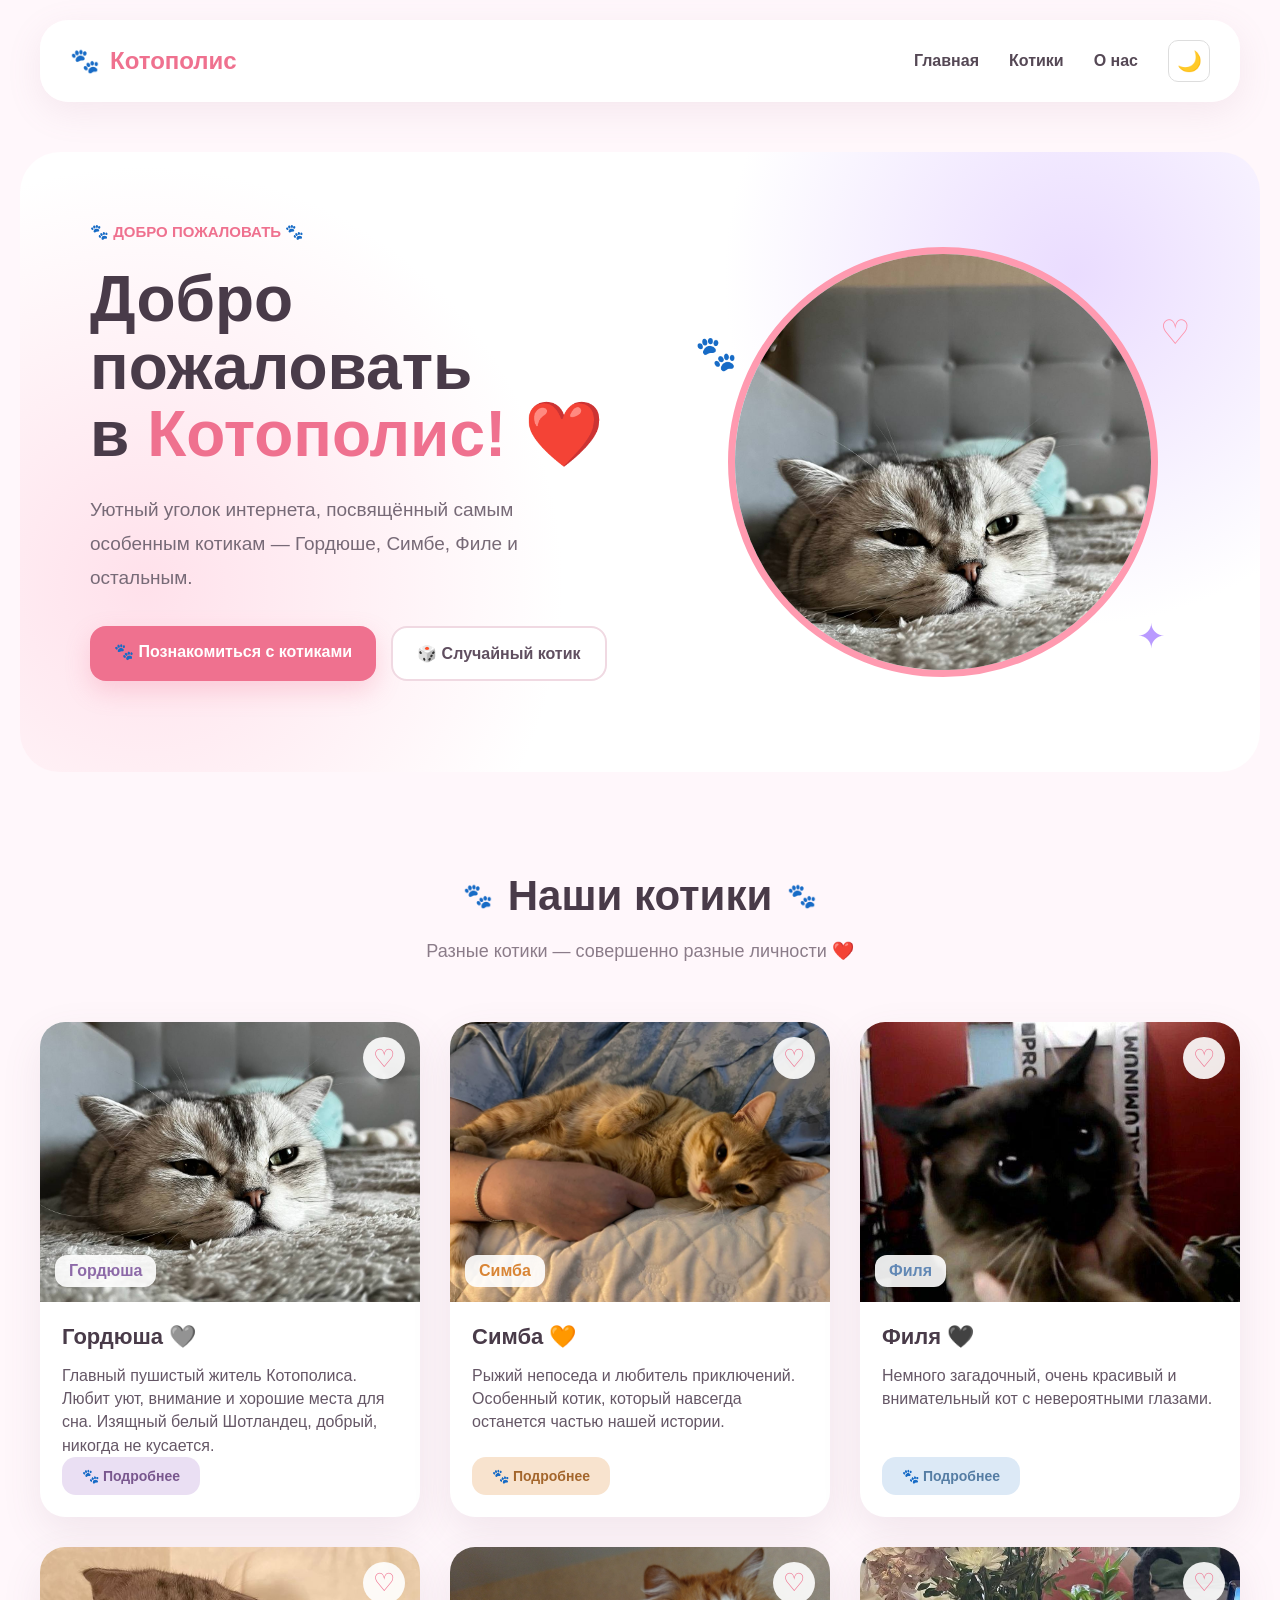
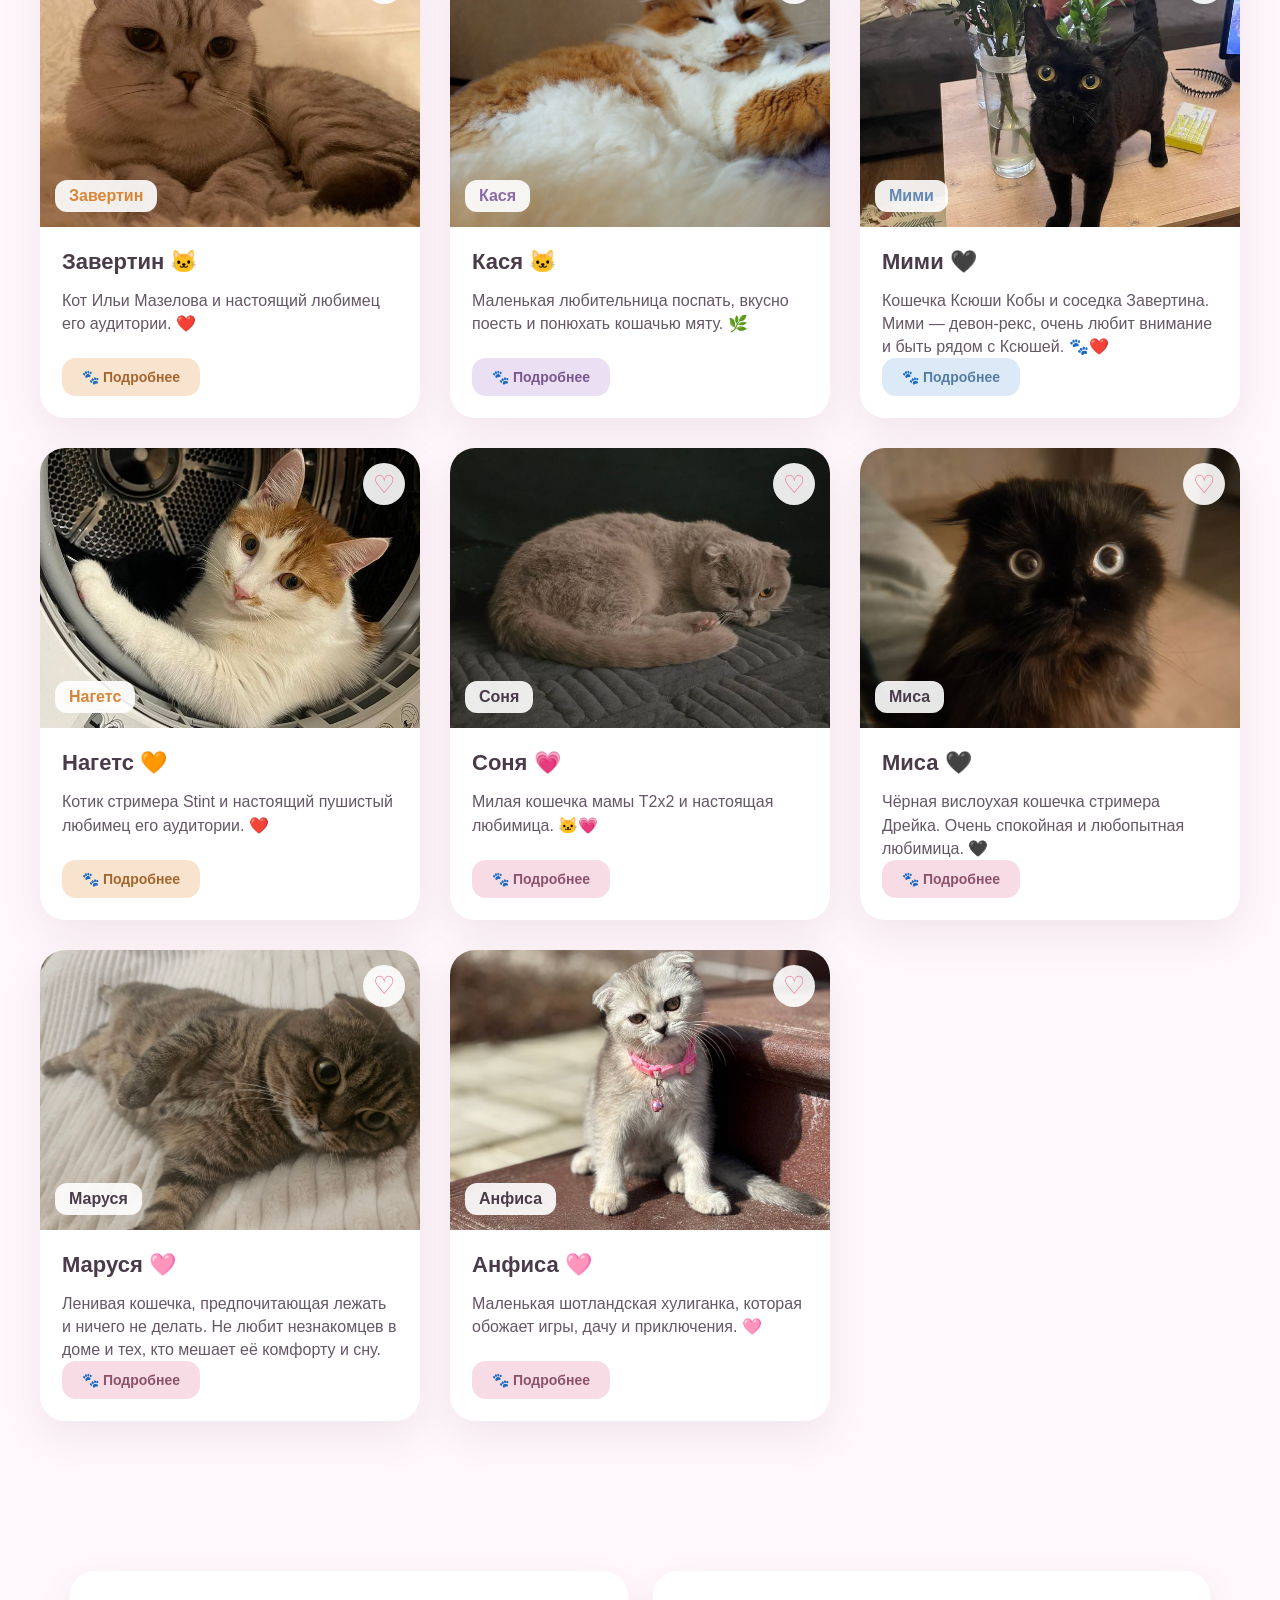
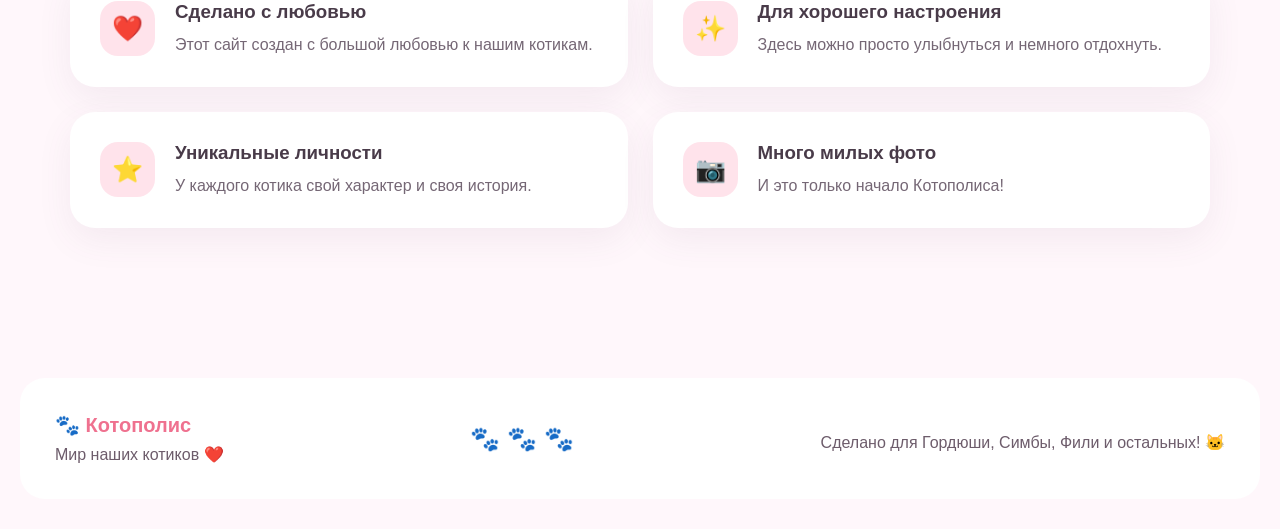
==== index.html @ d7a0c766 "Update index.html" ====
<!DOCTYPE html>
<html lang="ru">

<head>
    <meta charset="UTF-8">
    <meta name="viewport" content="width=device-width, initial-scale=1.0">

    <title>Котополис 🐾</title>

    <link rel="stylesheet" href="style.css">
</head>

<body>

<header class="navbar">

    <div class="logo" id="secretLogo">
        🐾 <span>Котополис</span>
    </div>

    <nav>
        <a href="#home">Главная</a>
        <a href="#cats">Котики</a>
        <a href="#about">О нас</a>

        <button id="themeToggle" class="theme-button">🌙</button>
    </nav>

</header>


<main>

<section class="hero" id="home">

    <div class="hero-text">

        <span class="little-title">
            🐾 ДОБРО ПОЖАЛОВАТЬ 🐾
        </span>

        <h1>
            Добро пожаловать<br>
            в <span>Котополис!</span> ❤️
        </h1>

        <p>
            Уютный уголок интернета, посвящённый
            самым особенным котикам —
            Гордюше, Симбе, Филе и остальным.
        </p>

        <div class="buttons">

            <a href="#cats" class="main-button">
                🐾 Познакомиться с котиками
            </a>

            <button id="randomCat" class="second-button">
                🎲 Случайный котик
            </button>

        </div>

        <p id="result"></p>

    </div>


    <div class="hero-decoration">

        <div class="paw paw1">🐾</div>
        <div class="paw paw2">♡</div>
        <div class="paw paw3">✦</div>

        <div class="hero-cats">

            <img src="gordyusha.jpg" alt="Гордюша">
            <img src="simba.jpg" alt="Симба">
            <img src="filia.jpg" alt="Филя">

        </div>

    </div>

</section>


<section class="cats-section" id="cats">

    <div class="section-title">
        <span>🐾</span>
        <h2>Наши котики</h2>
        <span>🐾</span>
    </div>

    <p class="section-subtitle">
        Разные котики — совершенно разные личности ❤️
    </p>


    <div class="cats">


        <article class="cat-card">

            <div class="photo-container">

                <img src="gordyusha.jpg" alt="Гордюша">

                <span class="name-tag purple">
                    Гордюша
                </span>

                <button class="heart">♡</button>

            </div>

            <div class="card-content">

                <h3>Гордюша 🩶</h3>

                <p>
                    Главный пушистый житель Котополиса.
                    Любит уют, внимание и хорошие места
                    для сна. Изящный белый Шотландец, добрый, никогда не кусается.
                </p>

                <button class="details-button purple-button">
                    🐾 Подробнее
                </button>

            </div>

        </article>


        <article class="cat-card">

            <div class="photo-container">

                <img src="simba.jpg" alt="Симба">

                <span class="name-tag orange">
                    Симба
                </span>

                <button class="heart">♡</button>

            </div>

            <div class="card-content">

                <h3>Симба 🧡</h3>

                <p>
                    Рыжий непоседа и любитель приключений.
                    Особенный котик, который навсегда
                    останется частью нашей истории.
                </p>

                <button class="details-button orange-button">
                    🐾 Подробнее
                </button>

            </div>

        </article>


        <article class="cat-card">

            <div class="photo-container">

                <img src="filia.jpg" alt="Филя">

                <span class="name-tag blue">
                    Филя
                </span>

                <button class="heart">♡</button>

            </div>

            <div class="card-content">

                <h3>Филя 🖤</h3>

                <p>
                    Немного загадочный, очень красивый
                    и внимательный кот с невероятными
                    глазами.
                </p>

                <button class="details-button blue-button">
                    🐾 Подробнее
                </button>

            </div>

        </article>
        
    <article class="cat-card">

    <div class="photo-container">

        <img src="zavertin.jpg" alt="Завертин">

        <span class="name-tag orange">
            Завертин
        </span>

        <button class="heart">♡</button>

    </div>

    <div class="card-content">

        <h3>Завертин 🐱</h3>

        <p>
            Кот Ильи Мазелова и настоящий любимец его аудитории. ❤️
        </p>

        <button class="details-button orange-button">
            🐾 Подробнее
        </button>

    </div>

</article>
        
<article class="cat-card">

    <div class="photo-container">

        <img src="kasya.jpg" alt="Кася">

        <span class="name-tag purple">
            Кася
        </span>

        <button class="heart">♡</button>

    </div>

    <div class="card-content">

        <h3>Кася 🐱</h3>

        <p>
            Маленькая любительница поспать, вкусно поесть
            и понюхать кошачью мяту. 🌿
        </p>

        <button class="details-button purple-button">
            🐾 Подробнее
        </button>

    </div>

</article>

        <article class="cat-card">

    <div class="photo-container">

        <img src="mimi.jpg" alt="Мими">

        <span class="name-tag blue">
            Мими
        </span>

        <button class="heart">♡</button>

    </div>

    <div class="card-content">

        <h3>Мими 🖤</h3>

        <p>
            Кошечка Ксюши Кобы и соседка Завертина.
            Мими — девон-рекс, очень любит внимание
            и быть рядом с Ксюшей. 🐾❤️
        </p>

        <button class="details-button blue-button">
            🐾 Подробнее
        </button>

    </div>

</article>
        
        <article class="cat-card">

    <div class="photo-container">

        <img src="nagets.jpg" alt="Нагетс">

        <span class="name-tag orange">
            Нагетс
        </span>

        <button class="heart">♡</button>

    </div>

    <div class="card-content">

        <h3>Нагетс 🧡</h3>

        <p>
            Котик стримера Stint и настоящий
            пушистый любимец его аудитории. ❤️
        </p>

        <button class="details-button orange-button">
            🐾 Подробнее
        </button>

    </div>

</article>
        
       <article class="cat-card">

    <div class="photo-container">

        <img src="sonya.jpg" alt="Соня">

        <span class="name-tag pink">
            Соня
        </span>

        <button class="heart">♡</button>

    </div>

    <div class="card-content">

        <h3>Соня 💗</h3>

        <p>
            Милая кошечка мамы T2x2 и настоящая любимица. 🐱💗
        </p>

        <button class="details-button">
            🐾 Подробнее
        </button>

    </div>

</article>
        
        <article class="cat-card">

    <div class="photo-container">

        <img src="misa.jpg" alt="Миса">

        <span class="name-tag black">
            Миса
        </span>

        <button class="heart">♡</button>

    </div>

    <div class="card-content">

        <h3>Миса 🖤</h3>

        <p>
            Чёрная вислоухая кошечка стримера Дрейка.
            Очень спокойная и любопытная любимица. 🖤
        </p>

        <button class="details-button">
            🐾 Подробнее
        </button>

    </div>

</article>
        
        <article class="cat-card">

    <div class="photo-container">

        <img src="marusya.jpg" alt="Маруся">

        <span class="name-tag pink">
            Маруся
        </span>

        <button class="heart">♡</button>

    </div>

    <div class="card-content">

        <h3>Маруся 🩷</h3>

        <p>
            Ленивая кошечка, предпочитающая лежать и ничего не делать.
            Не любит незнакомцев в доме и тех, кто мешает её комфорту и сну.
        </p>

        <button class="details-button">
            🐾 Подробнее
        </button>

    </div>

</article>
        
        <article class="cat-card">

    <div class="photo-container">

        <img src="anfisa.jpg" alt="Анфиса">

        <span class="name-tag pink">
            Анфиса
        </span>

        <button class="heart">♡</button>

    </div>

    <div class="card-content">

        <h3>Анфиса 🩷</h3>

        <p>
            Маленькая шотландская хулиганка, которая
            обожает игры, дачу и приключения. 🩷
        </p>

        <button class="details-button">
            🐾 Подробнее
        </button>

    </div>

</article>
        
    </div>

</section>


<section class="features" id="about">


    <div class="feature">

        <div class="feature-icon">
            ❤️
        </div>

        <div>

            <h3>Сделано с любовью</h3>

            <p>
                Этот сайт создан с большой любовью
                к нашим котикам.
            </p>

        </div>

    </div>


    <div class="feature">

        <div class="feature-icon">
            ✨
        </div>

        <div>

            <h3>Для хорошего настроения</h3>

            <p>
                Здесь можно просто улыбнуться
                и немного отдохнуть.
            </p>

        </div>

    </div>


    <div class="feature">

        <div class="feature-icon">
            ⭐
        </div>

        <div>

            <h3>Уникальные личности</h3>

            <p>
                У каждого котика свой характер
                и своя история.
            </p>

        </div>

    </div>


    <div class="feature">

        <div class="feature-icon">
            📷
        </div>

        <div>

            <h3>Много милых фото</h3>

            <p>
                И это только начало Котополиса!
            </p>

        </div>

    </div>


</section>

</main>


<footer>

    <div>

        <b>🐾 Котополис</b>

        <p>
            Мир наших котиков ❤️
        </p>

    </div>


    <div class="footer-paws">
        🐾 🐾 🐾
    </div>


    <div>

        <p>
            Сделано для Гордюши, Симбы, Фили и остальных! 🐱
        </p>

    </div>

</footer>


<div id="catModal" class="modal">

    <div class="modal-content">

        <button id="closeModal" class="close-modal">
            ×
        </button>

        <img id="modalImage" src="" alt="Котик">

        <div class="modal-text">

            <h2 id="modalName"></h2>

            <p id="modalDescription"></p>

        </div>

    </div>

</div>

<script src="script.js" defer></script>

<!-- 🐾 СЕКРЕТНАЯ ПАСХАЛКА -->
<div id="easterEgg" class="easter-egg">
    <div class="easter-egg-window">

        <button id="closeEasterEgg" class="easter-egg-close">×</button>

        <div class="easter-egg-title">
            ✨ Секретная пасхалка ✨
        </div>

        <p>
            Ты нашёл(ла) тайную пасхалку! 🐾
        </p>

        <p>
            Вот тебе особый подарок от Котополиса:
        </p>

        <img src="easter-egg.jpg" alt="Секретная пасхалка">

        <div class="easter-egg-text">
            💜 Слава КПСС одобряет твой вкус!
        </div>

        <div class="easter-egg-small">
            Спасибо, что ты с нами 🐱
        </div>

    </div>
</div>

</body>
</html>
---- style.css ----
/* ========================================
   🐾 КОТОПОЛИС — ОСНОВНЫЕ СТИЛИ
======================================== */

* {
    box-sizing: border-box;
}

html {
    scroll-behavior: smooth;
}

body {
    margin: 0;
    font-family: Arial, sans-serif;
    background: #fff7fb;
    color: #493b49;
    transition: background 0.3s ease, color 0.3s ease;
}

/* ========================================
   🌸 НАВИГАЦИЯ
======================================== */

.navbar {
    position: sticky;
    top: 20px;
    z-index: 100;
    
    width: calc(100% - 80px);
    max-width: 1240px;
    margin: 20px auto;
    padding: 20px 30px;

    display: flex;
    align-items: center;
    justify-content: space-between;

    background: rgba(255, 255, 255, 0.92);
    border-radius: 28px;
    box-shadow: 0 10px 35px rgba(170, 120, 150, 0.12);

    backdrop-filter: blur(15px);
}

.logo {
    display: flex;
    align-items: center;
    gap: 10px;

    font-size: 24px;
    font-weight: 800;
    color: #ef718f;

    cursor: pointer;
}

.navbar nav {
    display: flex;
    align-items: center;
    gap: 30px;
}

.navbar nav a {
    color: #554855;
    text-decoration: none;
    font-weight: 700;
    transition: color 0.2s ease;
}

.navbar nav a:hover {
    color: #ef718f;
}

.theme-button {
    width: 42px;
    height: 42px;

    border: 1px solid #ddd;
    border-radius: 10px;
    background: white;

    cursor: pointer;
    font-size: 20px;
}

/* ========================================
   🏠 ГЛАВНАЯ
======================================== */

.hero {
    max-width: 1240px;
    min-height: 620px;

    margin: 50px auto;
    padding: 70px;

    display: flex;
    align-items: center;
    justify-content: space-between;

    background:
        radial-gradient(circle at 85% 20%, #eadcff 0, transparent 30%),
        radial-gradient(circle at 10% 70%, #ffe1eb 0, transparent 35%),
        white;

    border-radius: 40px;
}

.hero-text {
    width: 48%;
}

.little-title {
    color: #ef718f;
    font-size: 15px;
    font-weight: 800;
}

.hero h1 {
    margin: 25px 0;
    font-size: 64px;
    line-height: 1.05;
    color: #493b49;
}

.hero h1 span {
    color: #ef718f;
}

.hero-text > p {
    max-width: 560px;

    font-size: 19px;
    line-height: 1.8;
    color: #776a77;
}

.buttons {
    display: flex;
    flex-wrap: wrap;
    gap: 15px;
    margin-top: 30px;
}

.main-button,
.second-button {
    padding: 16px 24px;

    border-radius: 16px;

    font-size: 16px;
    font-weight: 700;

    cursor: pointer;
    text-decoration: none;

    transition: transform 0.2s ease, box-shadow 0.2s ease;
}

.main-button {
    background: #ef718f;
    color: white;
    border: none;
    box-shadow: 0 10px 25px rgba(239, 113, 143, 0.25);
}

.second-button {
    background: white;
    color: #604f60;
    border: 2px solid #f0d9e2;
}

.main-button:hover,
.second-button:hover {
    transform: translateY(-3px);
}

#result {
    margin-top: 20px;
    font-weight: 700;
    color: #ef718f;
}

/* ========================================
   🐱 КОТИКИ НА ГЛАВНОЙ
======================================== */

.hero-decoration {
    position: relative;
    width: 45%;
}

.hero-cats {
    width: 430px;
    height: 430px;

    margin: auto;

    display: grid;
    grid-template-columns: 1fr 1fr;
    grid-template-rows: 1fr 1fr;

    overflow: hidden;

    border: 7px solid #ff9ab0;
    border-radius: 50%;

    background: white;
}

.hero-cats img {
    width: 100%;
    height: 100%;
    object-fit: cover;
}

.hero-cats img:first-child {
    grid-column: 1 / 3;
}

.paw {
    position: absolute;
    z-index: 2;
    font-size: 34px;
}

.paw1 {
    left: 0;
    top: 20%;
}

.paw2 {
    right: 0;
    top: 15%;
    color: #ff8fa8;
}

.paw3 {
    right: 5%;
    bottom: 5%;
    color: #b99aff;
}

/* ========================================
   🐾 СЕКЦИЯ КОТИКОВ
======================================== */

.cats-section {
    max-width: 1240px;
    margin: 100px auto;
    padding: 0 20px;
}

.section-title {
    display: flex;
    align-items: center;
    justify-content: center;
    gap: 15px;
}

.section-title h2 {
    margin: 0;

    font-size: 42px;
    color: #493b49;
}

.section-title span {
    font-size: 24px;
}

.section-subtitle {
    text-align: center;
    color: #8b7c89;
    font-size: 18px;
    margin: 20px 0 60px;
}

/* ========================================
   🐱 СЕТКА КАРТОЧЕК
======================================== */

.cats {
    display: grid;
    grid-template-columns: repeat(3, 1fr);
    gap: 30px;
    align-items: stretch;
}

.cat-card {
    display: flex;
    flex-direction: column;

    overflow: hidden;

    background: white;
    border-radius: 25px;

    box-shadow: 0 15px 40px rgba(120, 80, 110, 0.10);

    transition: transform 0.25s ease, box-shadow 0.25s ease;
}

.cat-card:hover {
    transform: translateY(-7px);
    box-shadow: 0 20px 45px rgba(120, 80, 110, 0.16);
}

/* ========================================
   🖼️ ФОТО
======================================== */

.photo-container,
.cat-card > img {
    width: 100%;
    height: 280px;
    flex-shrink: 0;

    object-fit: cover;
}

.photo-container {
    position: relative;
}

.photo-container img {
    width: 100%;
    height: 100%;
    object-fit: cover;
    display: block;
}

.cat-card > img {
    display: block;
}

/* ========================================
   🏷️ ИМЕНА
======================================== */

.name-tag {
    position: absolute;
    left: 15px;
    bottom: 15px;

    padding: 7px 14px;

    border-radius: 12px;

    background: rgba(255, 255, 255, 0.9);

    font-weight: 800;
}

.purple {
    color: #8d6aa8;
}

.orange {
    color: #d98535;
}

.blue {
    color: #6288b5;
}

/* ========================================
   ❤️ СЕРДЕЧКО
======================================== */

.heart {
    position: absolute;
    right: 15px;
    top: 15px;

    width: 42px;
    height: 42px;

    border: none;
    border-radius: 50%;

    background: rgba(255, 255, 255, 0.9);

    color: #ef718f;
    font-size: 25px;

    cursor: pointer;
}

.heart.liked {
    color: #ef4e72;
}

/* ========================================
   📝 СОДЕРЖИМОЕ КАРТОЧКИ
======================================== */

.card-content,
.cat-card-content {
    display: flex;
    flex-direction: column;

    flex: 1;

    padding: 22px;
}

.card-content h3,
.cat-card-content h3 {
    margin: 0 0 14px;

    font-size: 22px;
    color: #493b49;
}

.card-content p,
.cat-card-content p {
    margin: 0;

    color: #655766;
    font-size: 16px;
    line-height: 1.45;
}

/* ========================================
   🌸 КНОПКИ «ПОДРОБНЕЕ»
======================================== */

.details-button {
    display: inline-flex;
    align-items: center;
    justify-content: center;

    width: fit-content;

    margin-top: auto;
    padding: 11px 20px;

    border: none;
    border-radius: 14px;

    background: #f7dce6;
    color: #8c5269;

    font-size: 14px;
    font-weight: 800;

    cursor: pointer;

    transition: transform 0.2s ease, background 0.2s ease;
}

.details-button:hover {
    transform: translateY(-2px);
    background: #f2cbd9;
}

.purple-button {
    background: #eadff3;
    color: #79578e;
}

.orange-button {
    background: #f8e3ce;
    color: #a4662c;
}

.blue-button {
    background: #dce9f6;
    color: #557da4;
}

/* ========================================
   ❤️ БЛОК FEATURES
======================================== */

.features {
    max-width: 1240px;

    margin: 100px auto;
    padding: 50px;

    display: grid;
    grid-template-columns: repeat(2, 1fr);
    gap: 25px;
}

.feature {
    display: flex;
    align-items: flex-start;
    gap: 20px;

    padding: 30px;

    background: white;
    border-radius: 25px;

    box-shadow: 0 12px 35px rgba(120, 80, 110, 0.08);
}

.feature-icon {
    width: 55px;
    height: 55px;

    flex-shrink: 0;

    display: flex;
    align-items: center;
    justify-content: center;

    border-radius: 18px;

    background: #ffe3eb;

    font-size: 25px;
}

.feature h3 {
    margin: 0 0 10px;
    color: #493b49;
}

.feature p {
    margin: 0;

    color: #756775;
    line-height: 1.5;
}

/* ========================================
   🐾 FOOTER
======================================== */

footer {
    max-width: 1240px;

    margin: 80px auto 30px;
    padding: 35px;

    display: flex;
    align-items: center;
    justify-content: space-between;
    gap: 30px;

    background: white;
    border-radius: 25px;

    color: #6d5c6b;
}

footer b {
    color: #ef718f;
    font-size: 20px;
}

footer p {
    margin: 8px 0 0;
}

.footer-paws {
    font-size: 24px;
}

/* ========================================
   🪟 ОКОШКО «ПОДРОБНЕЕ»
======================================== */

.modal,
.easter-egg {
    position: fixed;
    inset: 0;

    z-index: 1000;

    display: none;
    align-items: center;
    justify-content: center;

    padding: 20px;

    background: rgba(45, 30, 45, 0.55);
    backdrop-filter: blur(8px);
}

.modal.show,
.easter-egg.show {
    display: flex;
}

.modal-content {
    position: relative;

    width: min(850px, 100%);

    display: flex;

    overflow: hidden;

    background: white;
    border-radius: 30px;

    box-shadow: 0 30px 80px rgba(0, 0, 0, 0.25);
}

.modal-content img {
    width: 45%;
    min-height: 400px;

    object-fit: cover;
}

.modal-text {
    padding: 45px;
}

.modal-text h2 {
    margin-top: 0;
    color: #ef718f;
    font-size: 32px;
}

.modal-text p {
    white-space: pre-line;
    color: #655766;
    line-height: 1.7;
}

.close-modal {
    position: absolute;
    right: 15px;
    top: 15px;

    z-index: 2;

    width: 40px;
    height: 40px;

    border: none;
    border-radius: 50%;

    background: white;

    font-size: 28px;
    cursor: pointer;
}

/* ========================================
   ✨ ПАСХАЛКА
======================================== */

.easter-egg-window {
    position: relative;

    width: min(500px, 100%);

    padding: 35px;

    text-align: center;

    background: white;
    border-radius: 30px;

    box-shadow: 0 30px 80px rgba(0, 0, 0, 0.25);
}

.easter-egg-title {
    margin-bottom: 20px;

    color: #9b70bd;
    font-size: 25px;
    font-weight: 800;
}

.easter-egg-window img {
    width: 100%;
    max-height: 300px;

    object-fit: cover;

    border-radius: 20px;
}

.easter-egg-text {
    margin-top: 20px;

    color: #8b55ad;
    font-size: 18px;
    font-weight: 800;
}

.easter-egg-small {
    margin-top: 10px;
    color: #817482;
}

.easter-egg-close {
    position: absolute;
    right: 15px;
    top: 15px;

    border: none;
    background: none;

    font-size: 28px;
    cursor: pointer;
}

/* ========================================
   🌙 ТЁМНАЯ ТЕМА
======================================== */

body.dark-mode {
    background: #211c24;
    color: #eee5ed;
}

body.dark-mode .navbar,
body.dark-mode .hero,
body.dark-mode .cat-card,
body.dark-mode .feature,
body.dark-mode footer,
body.dark-mode .modal-content,
body.dark-mode .easter-egg-window {
    background: #302833;
}

body.dark-mode .navbar nav a,
body.dark-mode .hero h1,
body.dark-mode .section-title h2,
body.dark-mode .card-content h3,
body.dark-mode .cat-card-content h3,
body.dark-mode .feature h3 {
    color: #f4eaf2;
}

body.dark-mode .hero-text > p,
body.dark-mode .section-subtitle,
body.dark-mode .card-content p,
body.dark-mode .cat-card-content p,
body.dark-mode .feature p,
body.dark-mode .modal-text p {
    color: #cbbdca;
}

body.dark-mode .second-button,
body.dark-mode .theme-button {
    background: #3b323e;
    color: #f4eaf2;
    border-color: #574b5b;
}

body.dark-mode .close-modal {
    background: #3b323e;
    color: white;
}

/* ========================================
   📱 АДАПТИВ
======================================== */

@media (max-width: 900px) {

    .navbar {
        width: calc(100% - 30px);
        padding: 16px 20px;
    }

    .navbar nav {
        gap: 15px;
    }

    .hero {
        margin: 30px 15px;
        padding: 40px 25px;

        flex-direction: column;
        gap: 50px;
    }

    .hero-text,
    .hero-decoration {
        width: 100%;
    }

    .hero h1 {
        font-size: 48px;
    }

    .hero-cats {
        width: min(400px, 90vw);
        height: min(400px, 90vw);
    }

    .cats {
        grid-template-columns: repeat(2, 1fr);
    }

    .features {
        grid-template-columns: 1fr;
        padding: 20px;
    }

    footer {
        margin-left: 15px;
        margin-right: 15px;

        flex-direction: column;
        text-align: center;
    }
}

@media (max-width: 600px) {

    .navbar {
        position: relative;
        top: 0;

        flex-direction: column;
        gap: 15px;
    }

    .navbar nav {
        flex-wrap: wrap;
        justify-content: center;
    }

    .hero h1 {
        font-size: 38px;
    }

    .cats {
        grid-template-columns: 1fr;
    }

    .section-title h2 {
        font-size: 32px;
    }

    .modal-content {
        flex-direction: column;
        max-height: 90vh;
        overflow-y: auto;
    }

    .modal-content img {
        width: 100%;
        min-height: 250px;
        max-height: 300px;
    }

    .modal-text {
        padding: 25px;
    }
}
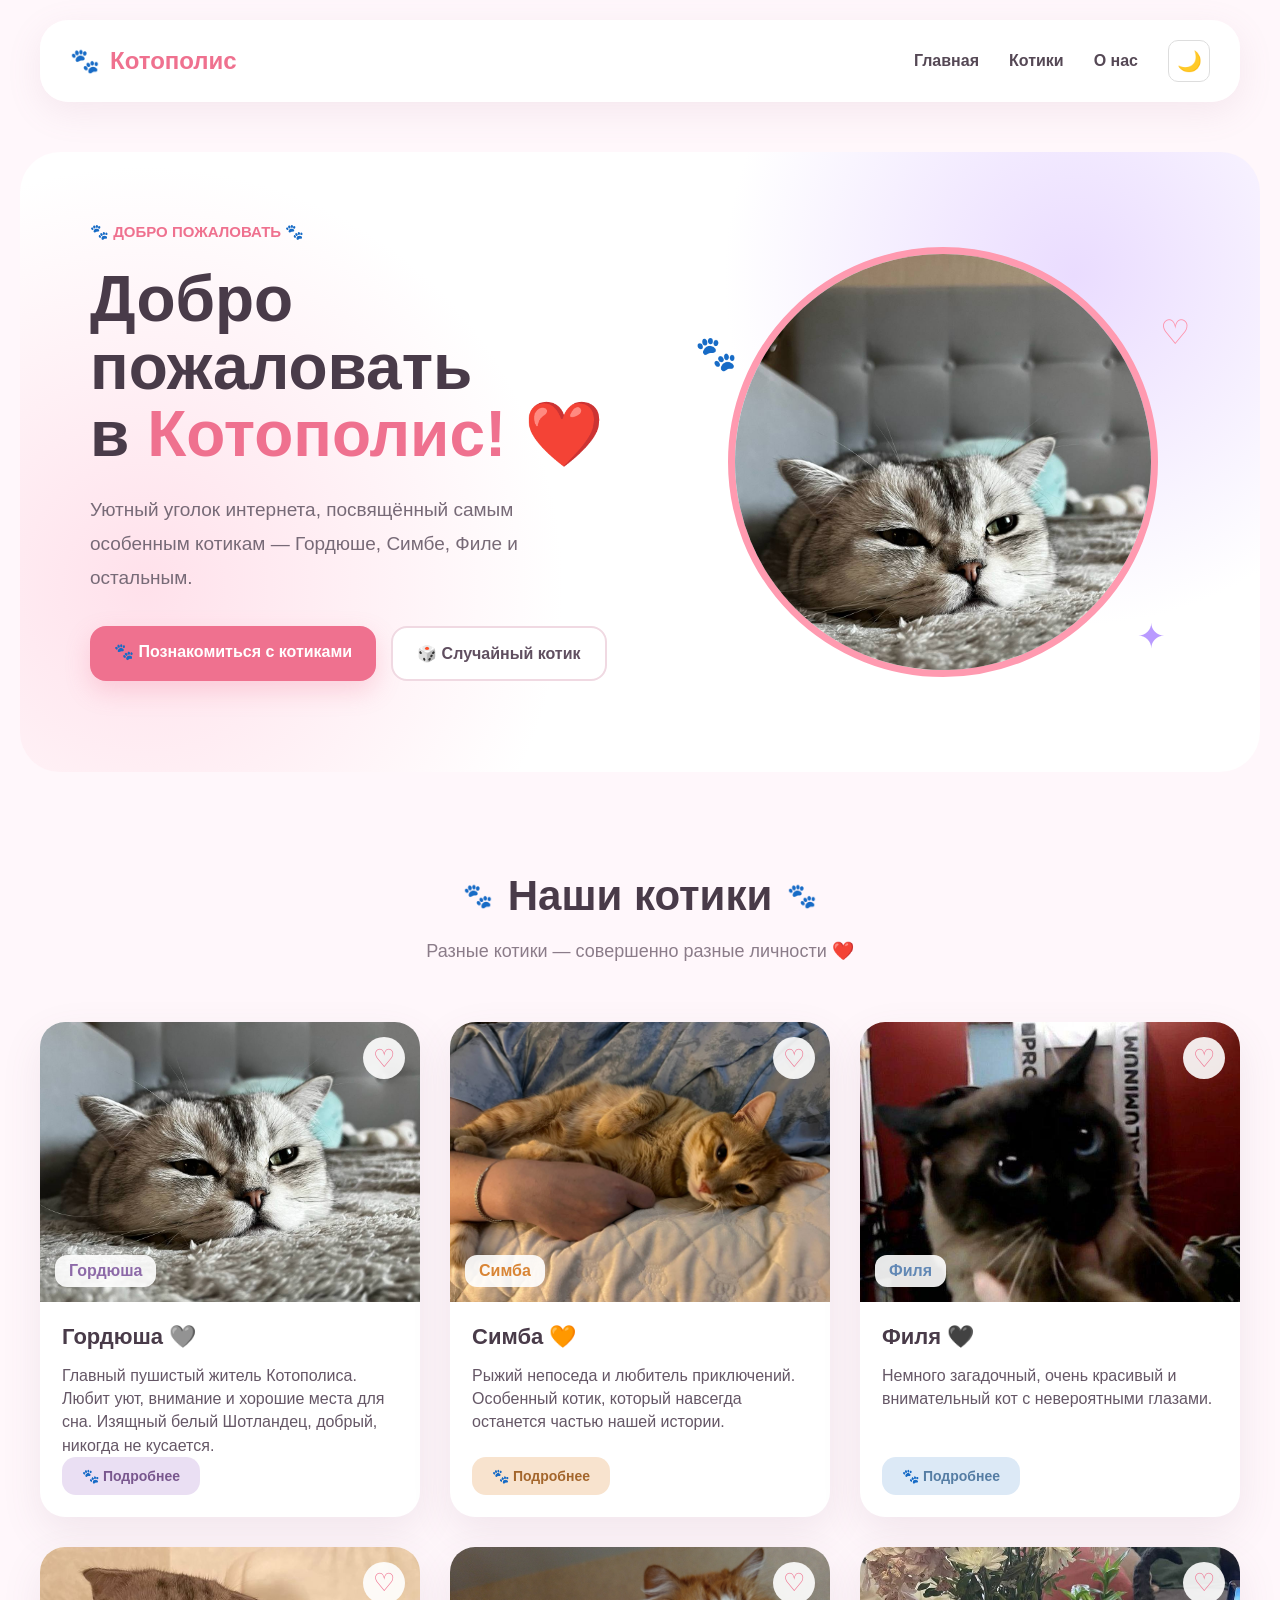
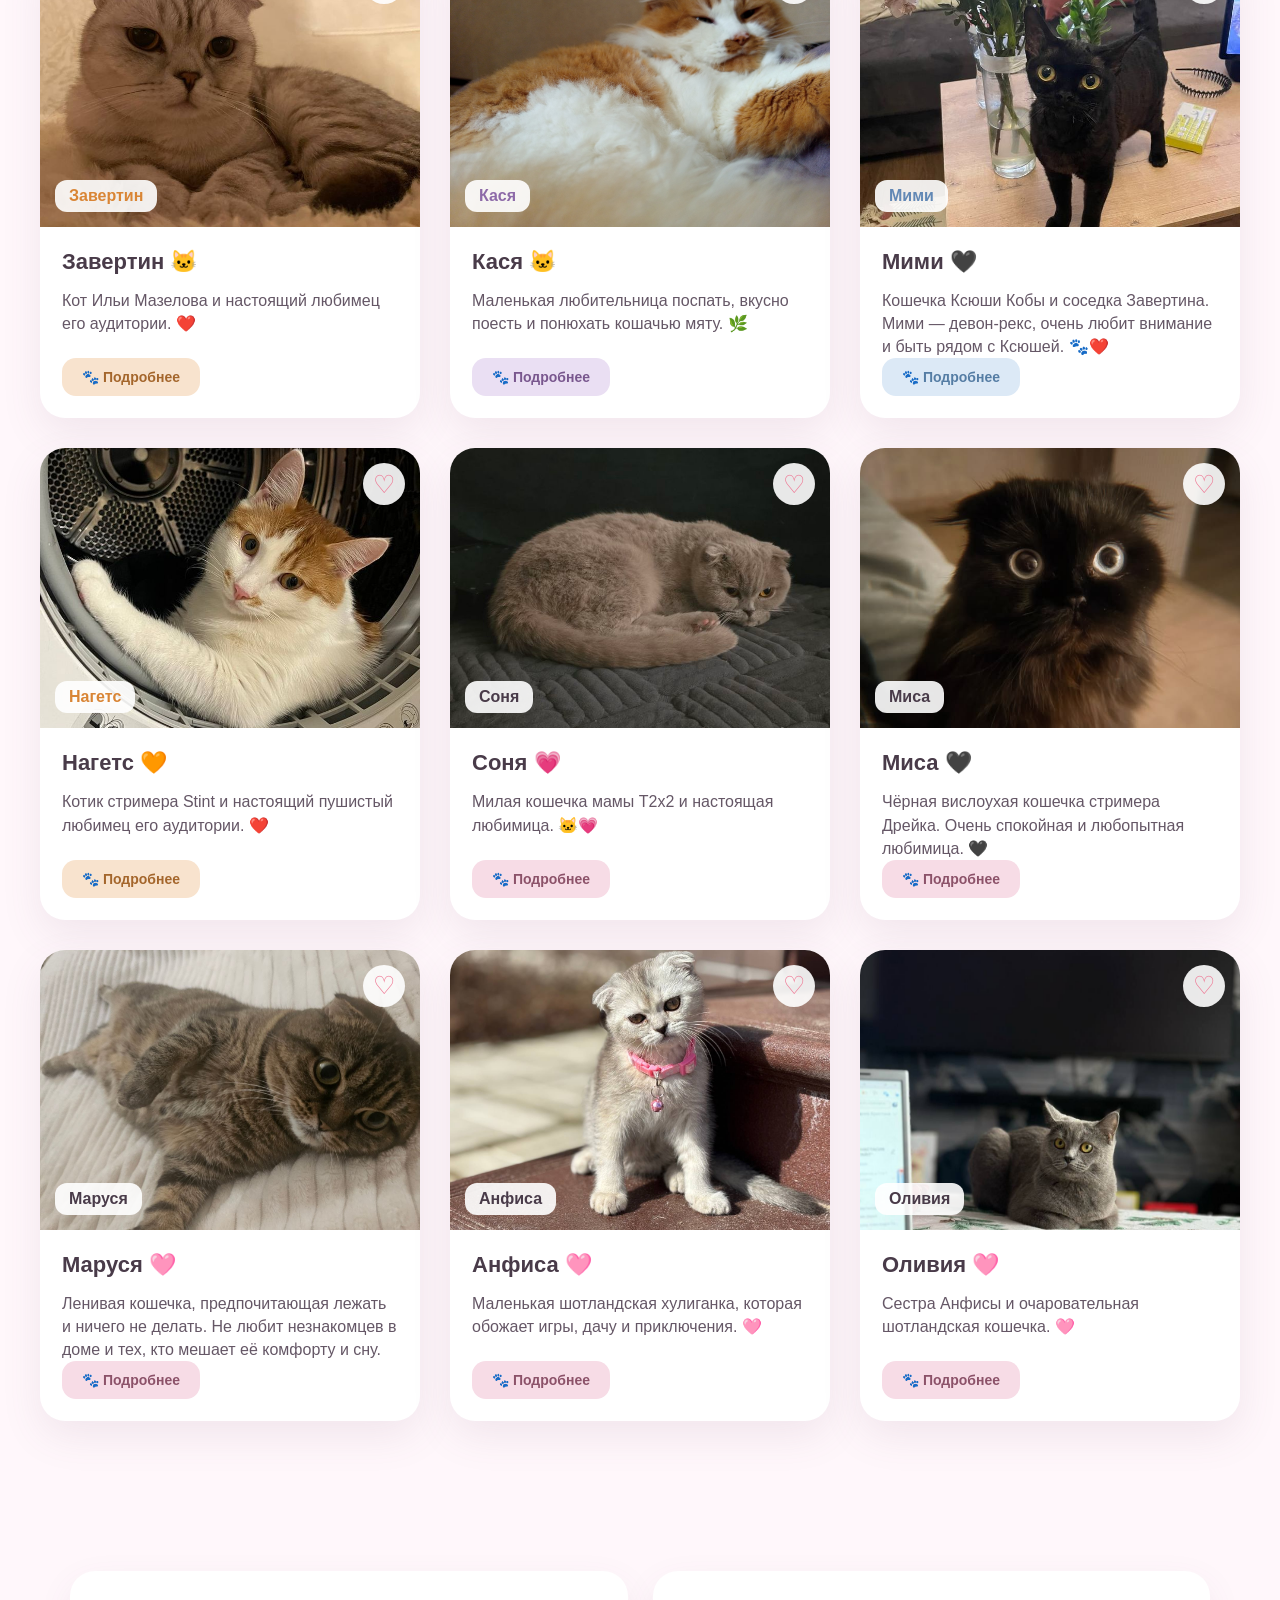
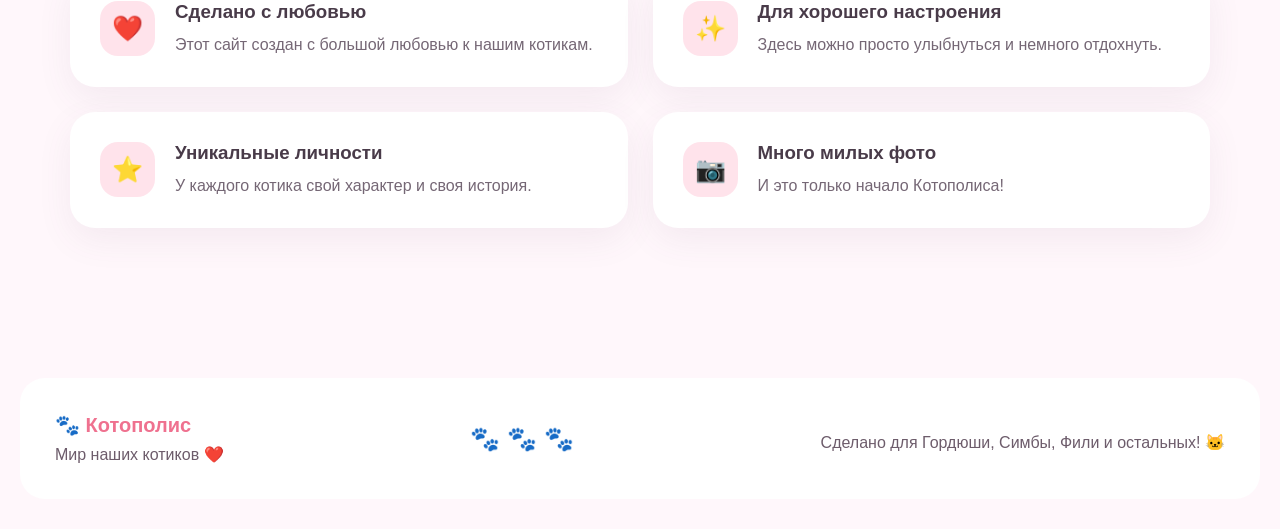
==== commit f1a3ca46: "Update index.html" ====
--- a/index.html
+++ b/index.html
@@ -447,6 +447,37 @@
 
 </article>
         
+        <article class="cat-card">
+
+    <div class="photo-container">
+
+        <img src="olivia.jpg" alt="Оливия">
+
+        <span class="name-tag pink">
+            Оливия
+        </span>
+
+        <button class="heart">♡</button>
+
+    </div>
+
+    <div class="card-content">
+
+        <h3>Оливия 🩷</h3>
+
+        <p>
+            Сестра Анфисы и очаровательная
+            шотландская кошечка. 🩷
+        </p>
+
+        <button class="details-button">
+            🐾 Подробнее
+        </button>
+
+    </div>
+
+</article>
+        
     </div>
 
 </section>
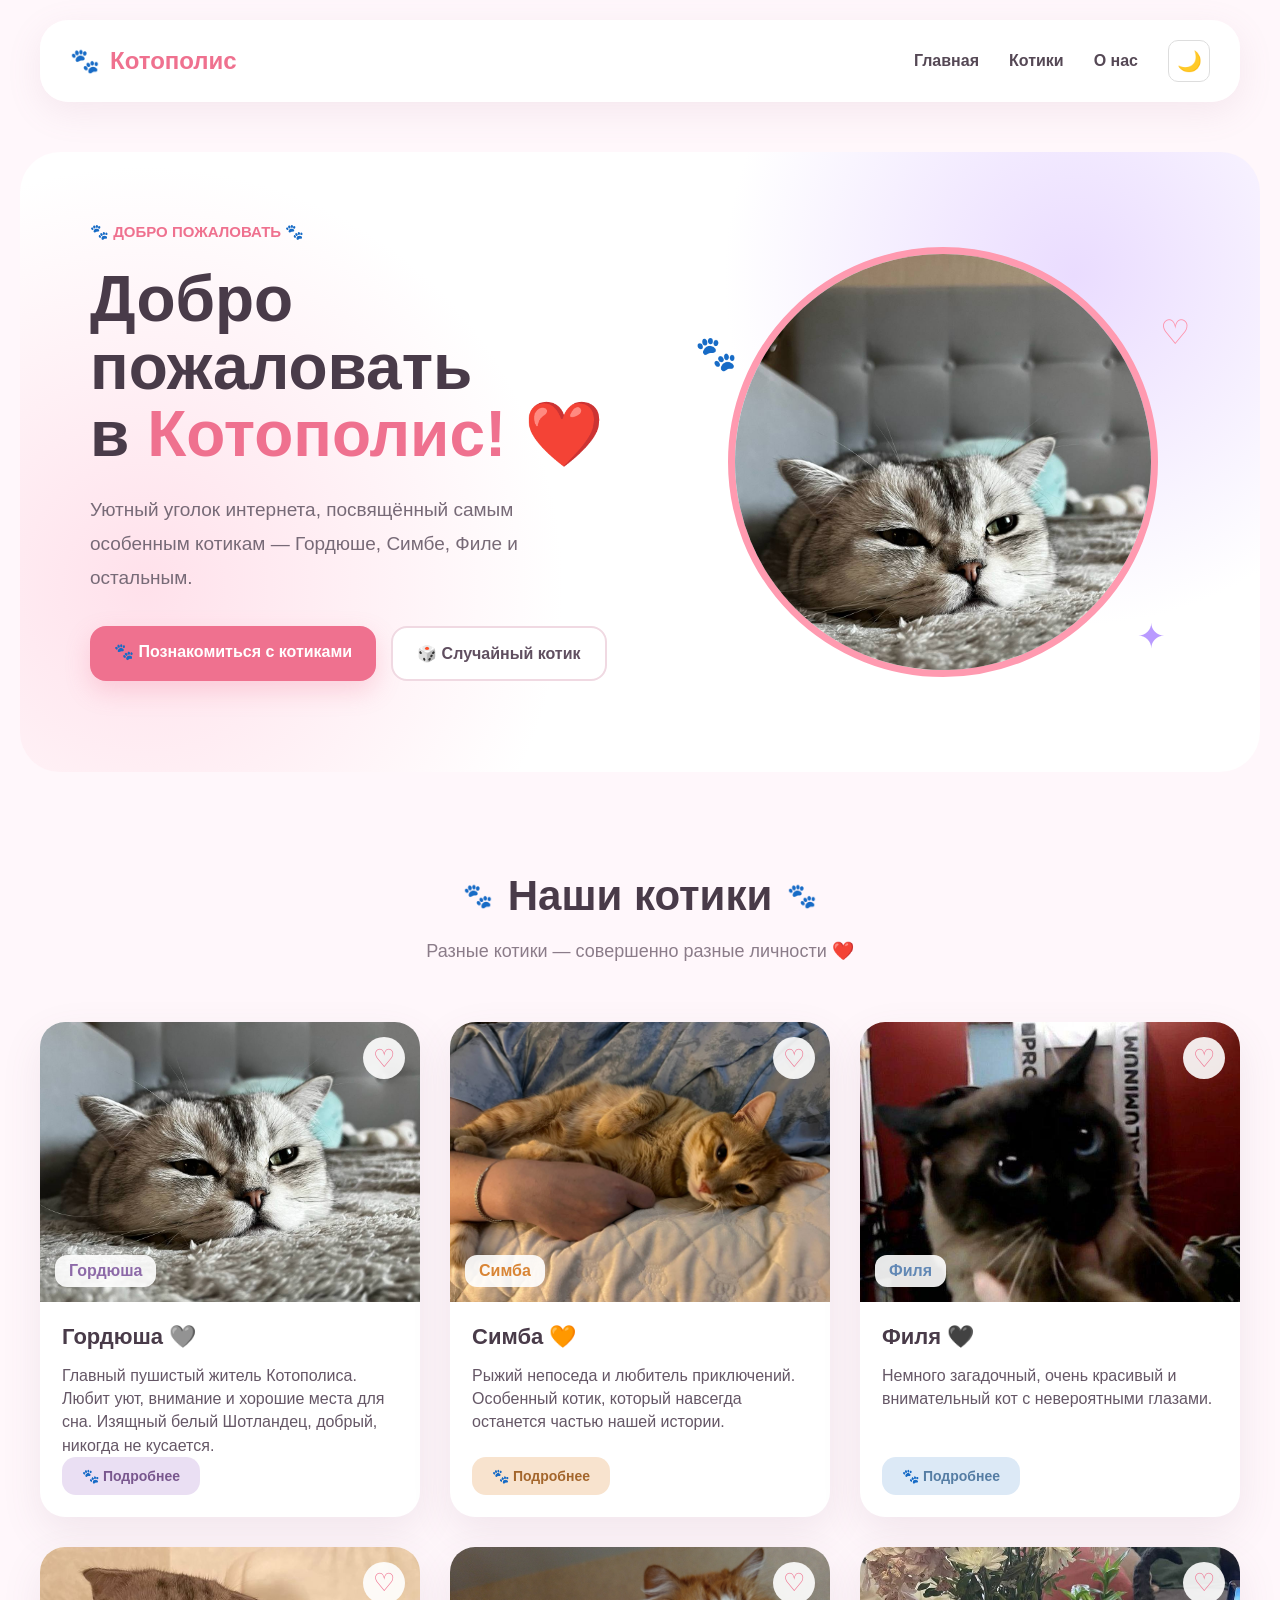
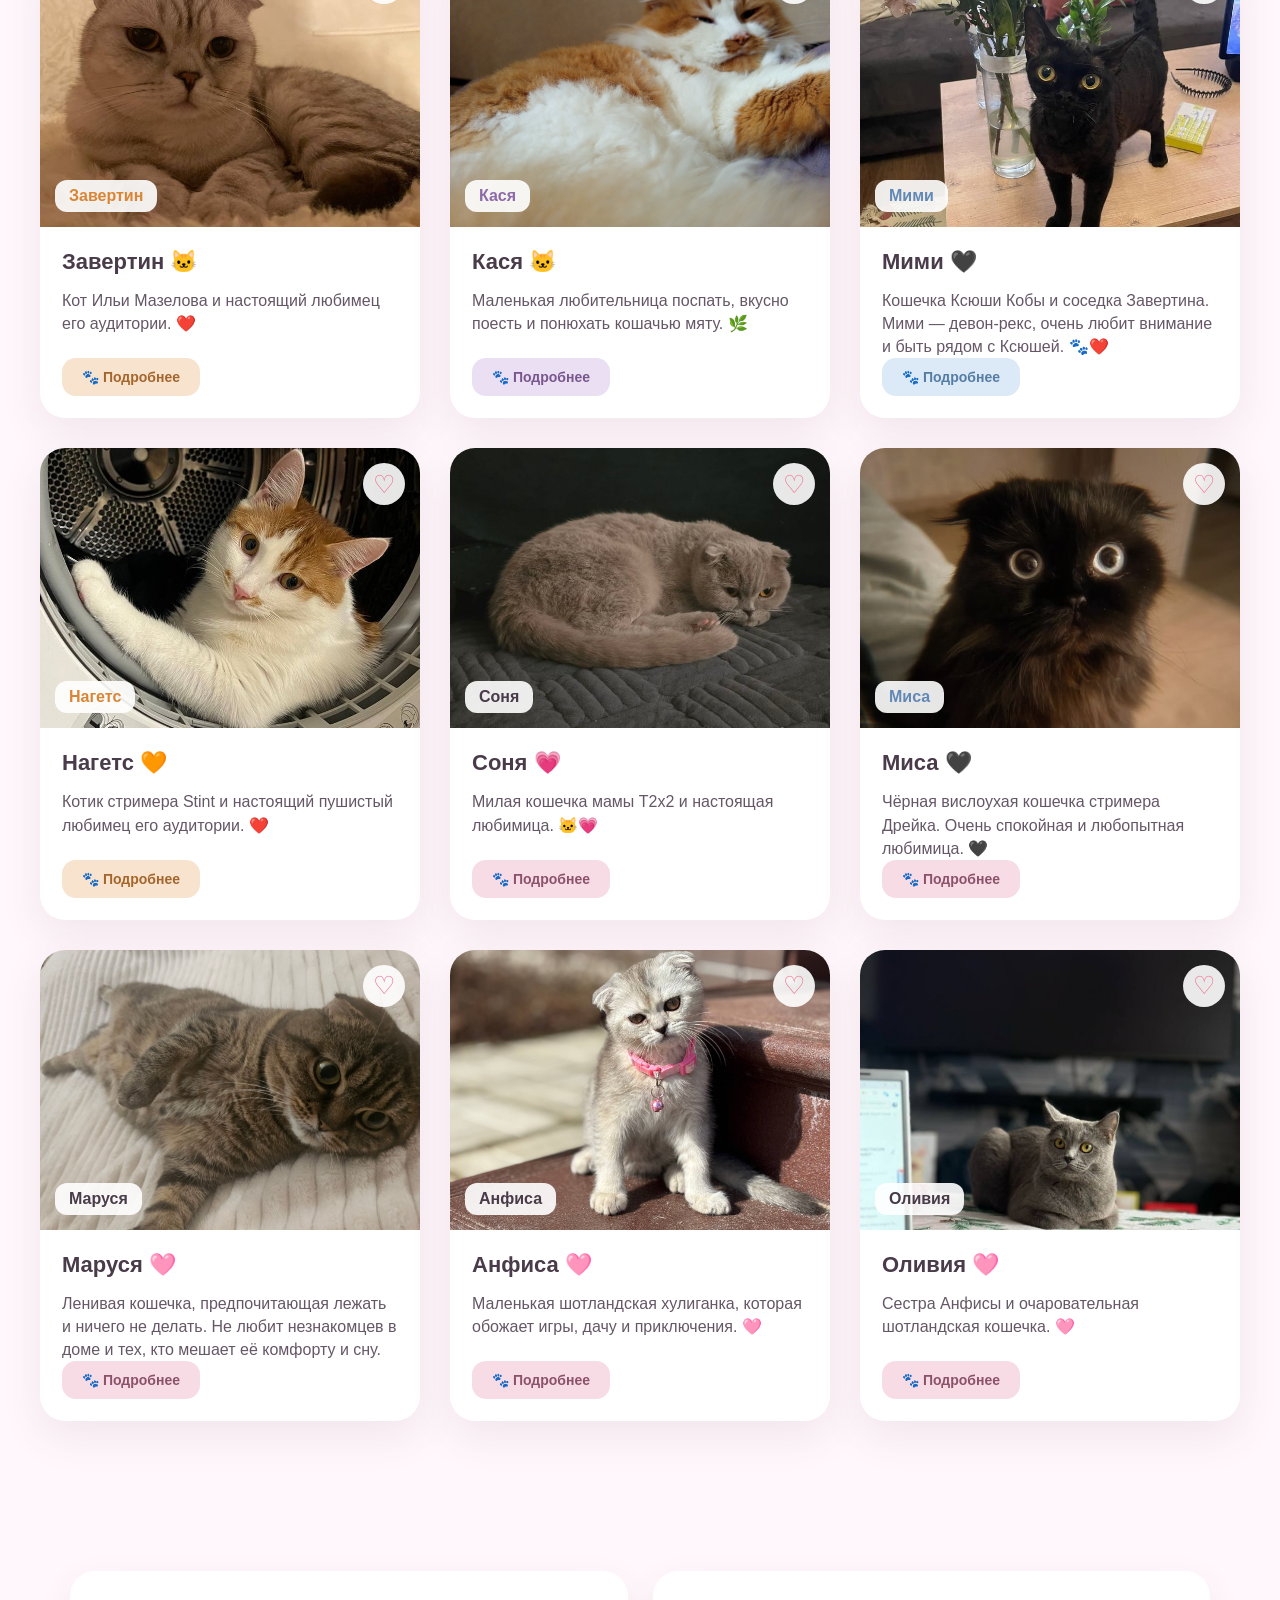
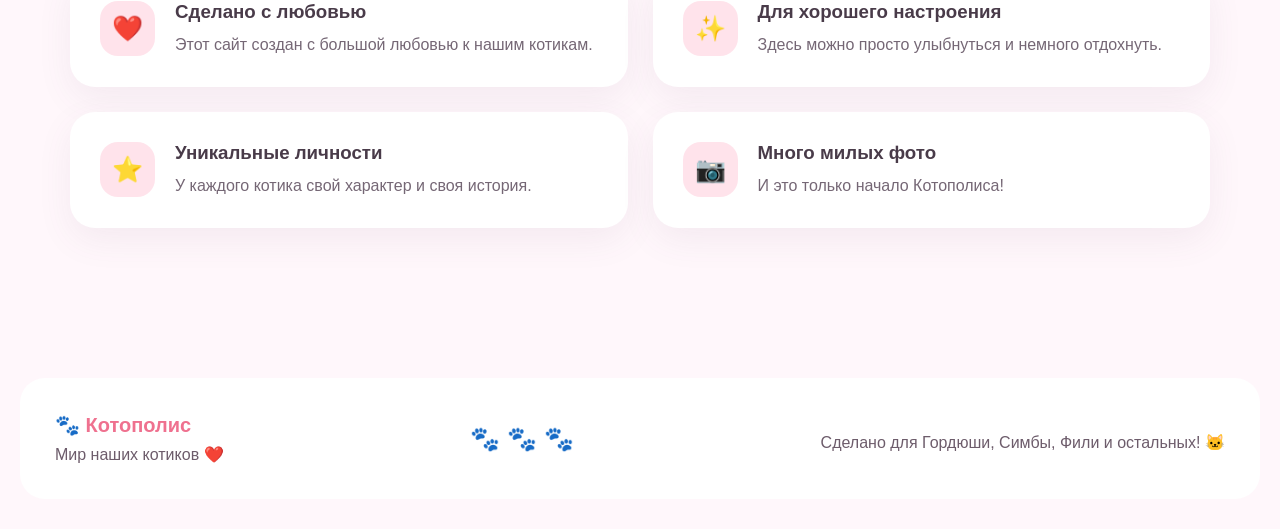
==== commit c36febf8: "Update index.html" ====
--- a/index.html
+++ b/index.html
@@ -330,10 +330,9 @@
 
         <img src="sonya.jpg" alt="Соня">
 
-        <span class="name-tag pink">
-            Соня
-        </span>
-
+       <span class="name-tag pink">
+    Соня
+</span>
         <button class="heart">♡</button>
 
     </div>
@@ -360,9 +359,9 @@
 
         <img src="misa.jpg" alt="Миса">
 
-        <span class="name-tag black">
-            Миса
-        </span>
+        <span class="name-tag blue">
+    Миса
+</span>
 
         <button class="heart">♡</button>
 
@@ -391,9 +390,9 @@
 
         <img src="marusya.jpg" alt="Маруся">
 
-        <span class="name-tag pink">
-            Маруся
-        </span>
+        <span class="name-tag brown">
+    Маруся
+</span>
 
         <button class="heart">♡</button>
 
@@ -423,8 +422,8 @@
         <img src="anfisa.jpg" alt="Анфиса">
 
         <span class="name-tag pink">
-            Анфиса
-        </span>
+    Анфиса
+</span>
 
         <button class="heart">♡</button>
 
@@ -453,9 +452,9 @@
 
         <img src="olivia.jpg" alt="Оливия">
 
-        <span class="name-tag pink">
-            Оливия
-        </span>
+       <span class="name-tag grey">
+    Оливия
+</span>
 
         <button class="heart">♡</button>
 
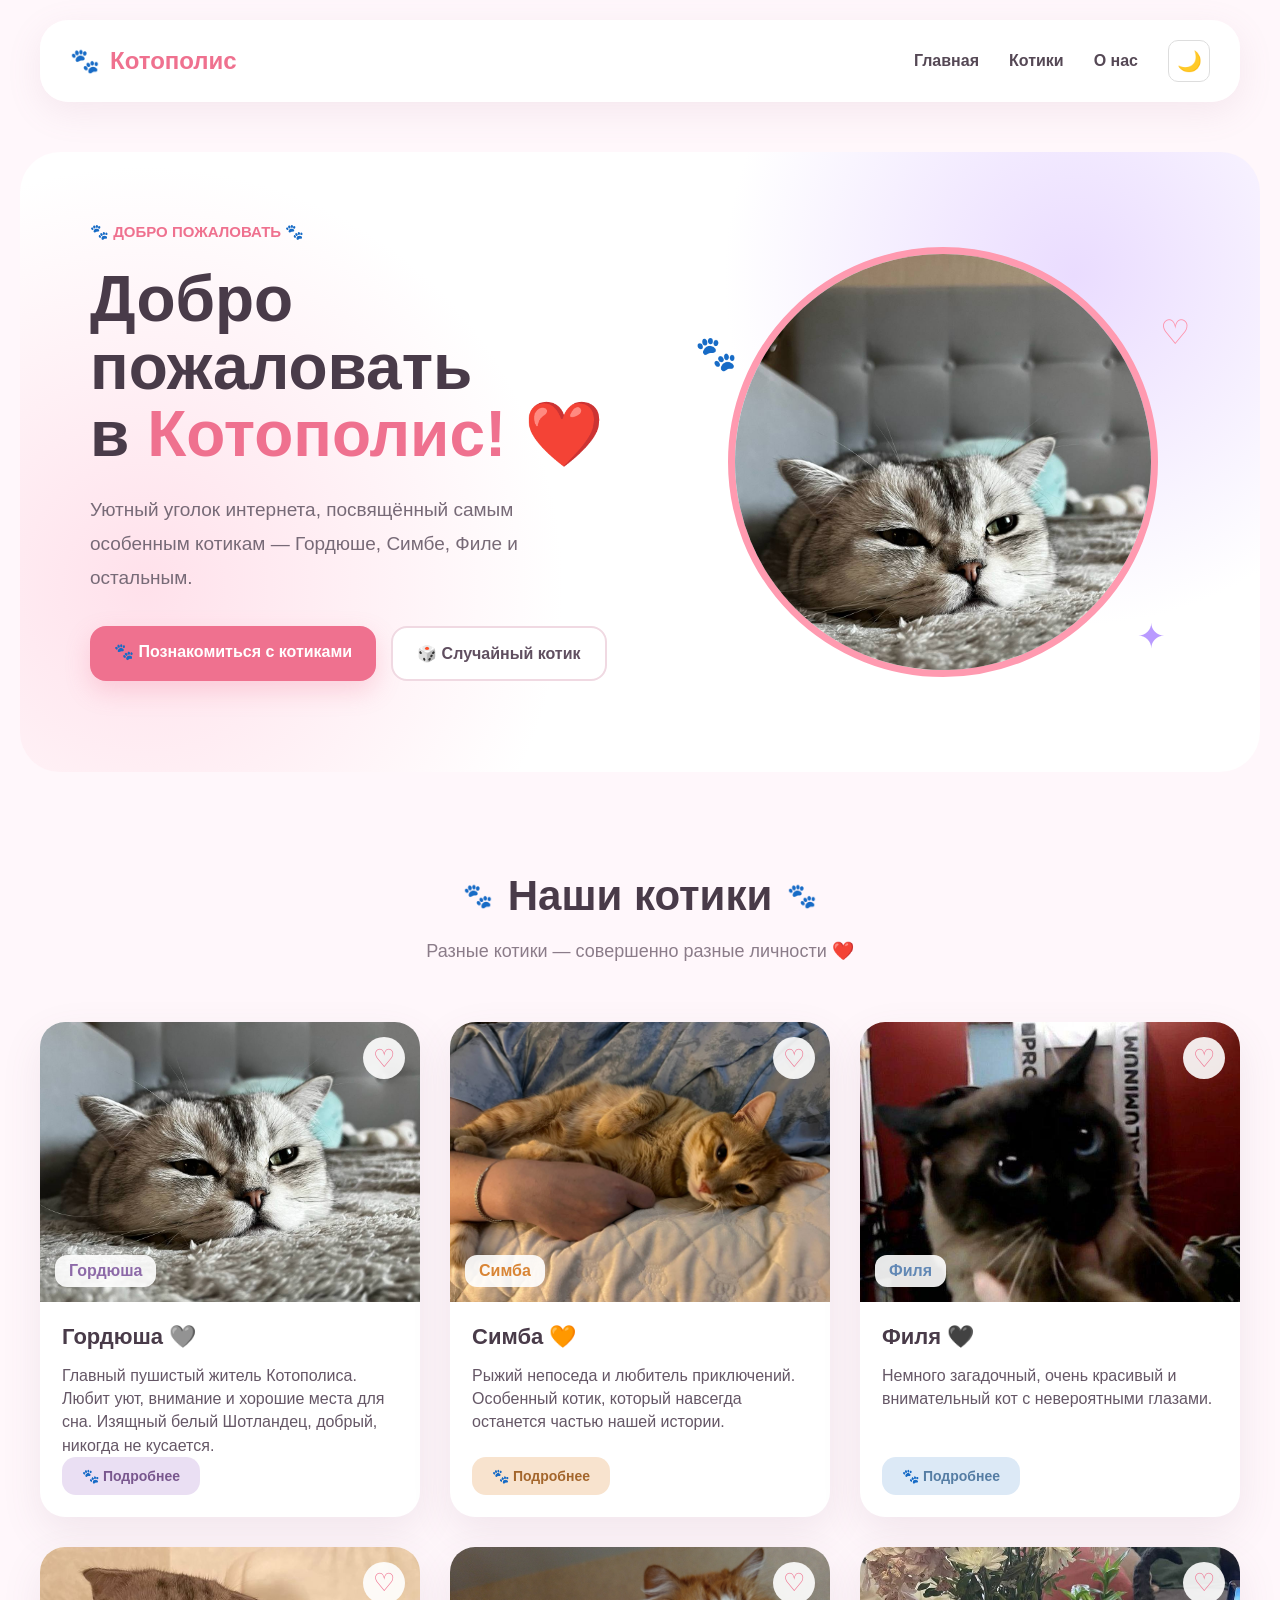
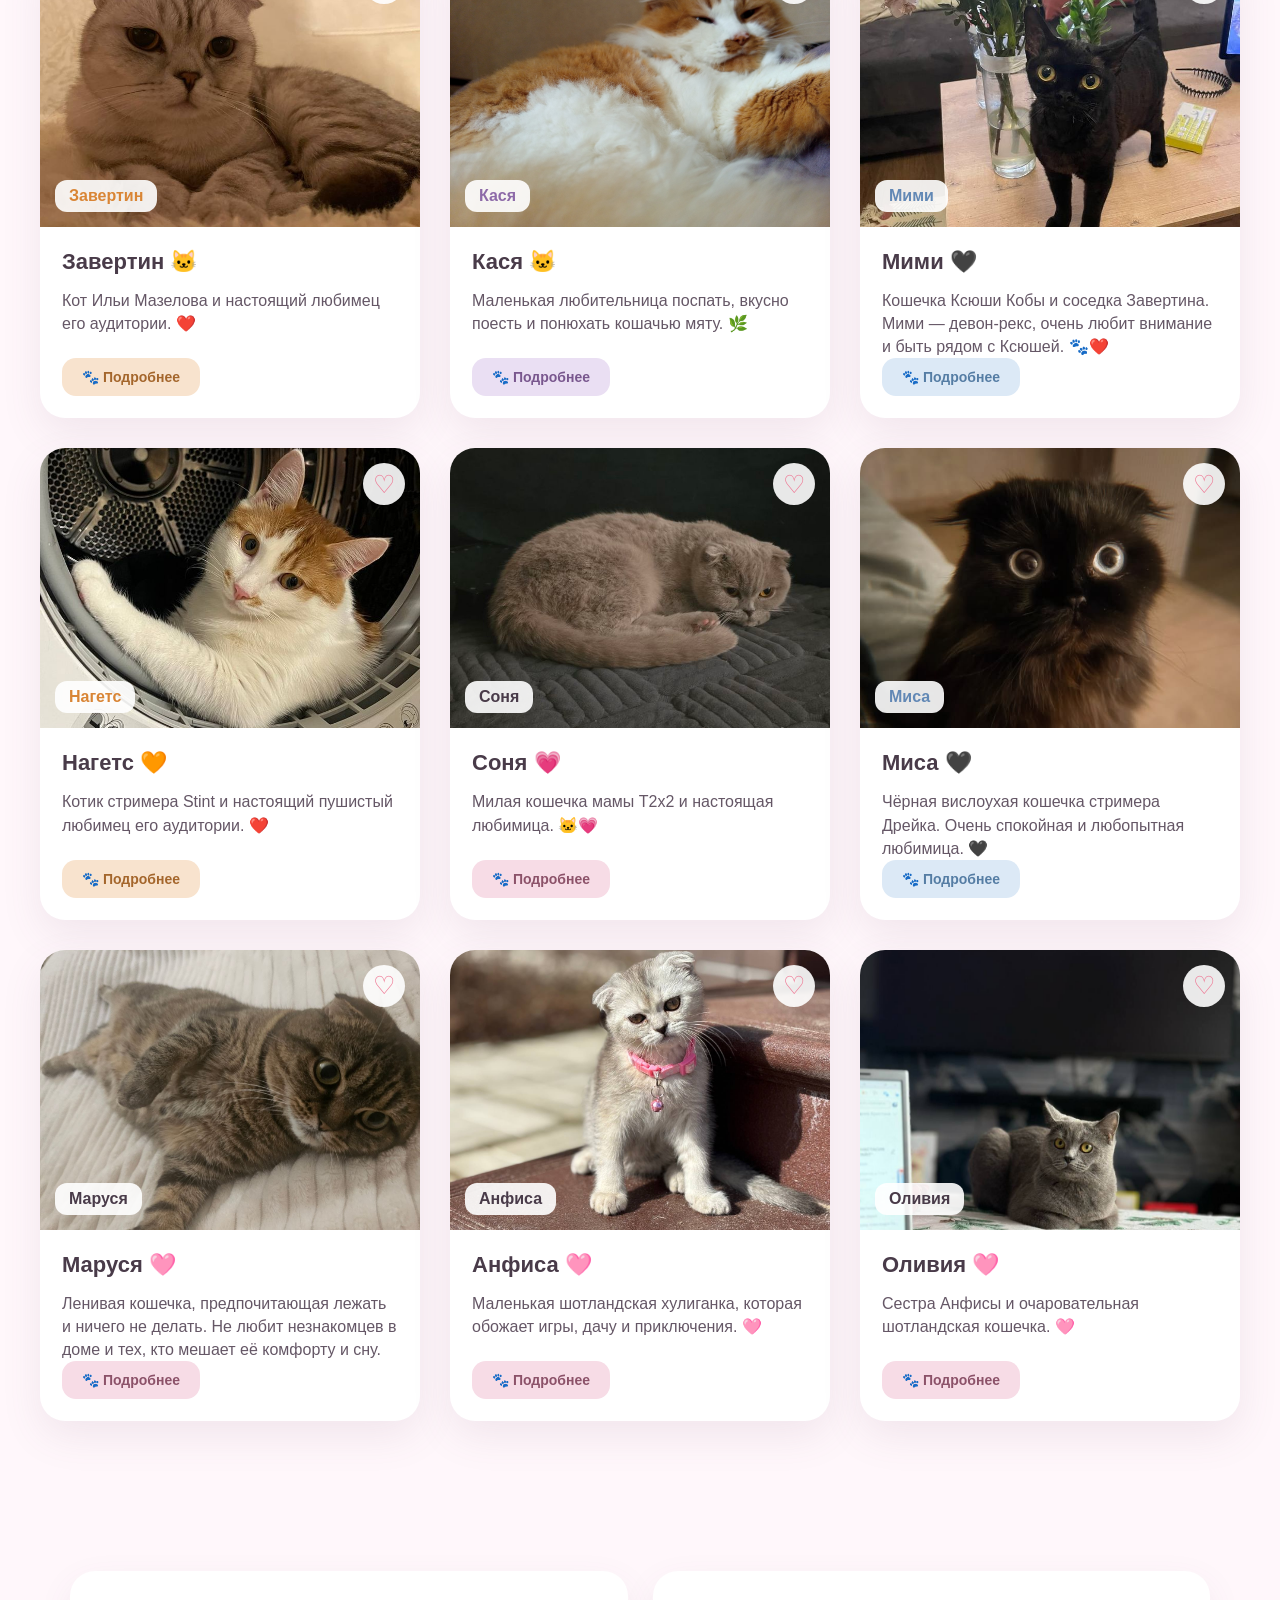
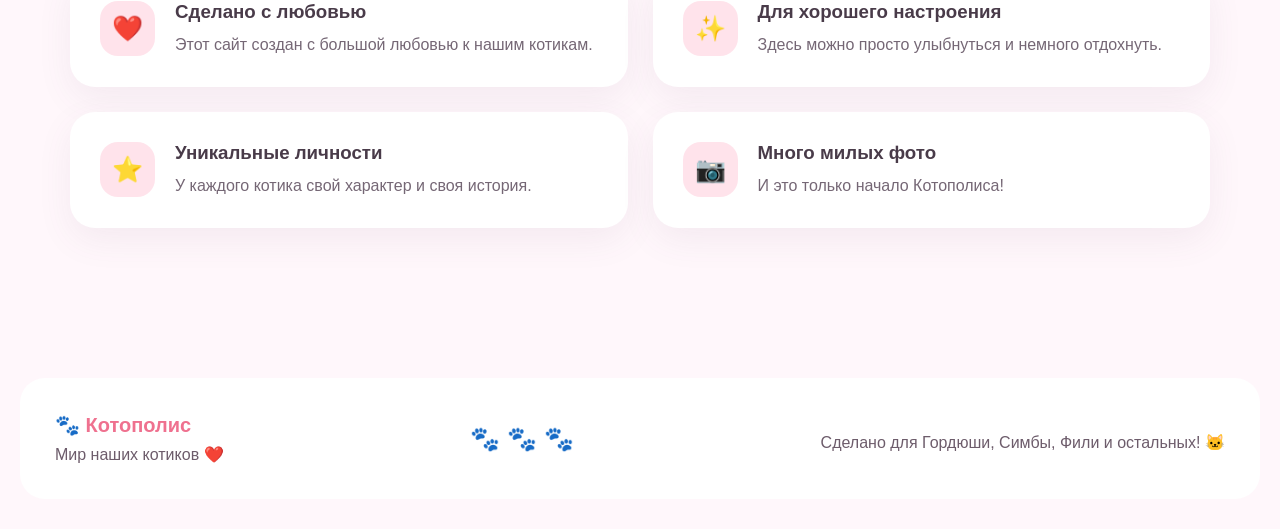
==== commit 80890e90: "Update index.html" ====
--- a/index.html
+++ b/index.html
@@ -330,9 +330,10 @@
 
         <img src="sonya.jpg" alt="Соня">
 
-       <span class="name-tag pink">
+     <span class="name-tag yellow">
     Соня
 </span>
+        
         <button class="heart">♡</button>
 
     </div>
@@ -345,10 +346,10 @@
             Милая кошечка мамы T2x2 и настоящая любимица. 🐱💗
         </p>
 
-        <button class="details-button">
-            🐾 Подробнее
-        </button>
-
+        <button class="details-button yellow-button">
+    🐾 Подробнее
+</button>
+        
     </div>
 
 </article>
@@ -376,9 +377,9 @@
             Очень спокойная и любопытная любимица. 🖤
         </p>
 
-        <button class="details-button">
-            🐾 Подробнее
-        </button>
+       <button class="details-button blue-button">
+    🐾 Подробнее
+</button>
 
     </div>
 
@@ -390,7 +391,7 @@
 
         <img src="marusya.jpg" alt="Маруся">
 
-        <span class="name-tag brown">
+       <span class="name-tag brown">
     Маруся
 </span>
 
@@ -407,10 +408,10 @@
             Не любит незнакомцев в доме и тех, кто мешает её комфорту и сну.
         </p>
 
-        <button class="details-button">
-            🐾 Подробнее
-        </button>
-
+       <button class="details-button brown-button">
+    🐾 Подробнее
+</button>
+        
     </div>
 
 </article>
@@ -438,9 +439,9 @@
             обожает игры, дачу и приключения. 🩷
         </p>
 
-        <button class="details-button">
-            🐾 Подробнее
-        </button>
+       <button class="details-button pink-button">
+    🐾 Подробнее
+</button>
 
     </div>
 
@@ -452,7 +453,7 @@
 
         <img src="olivia.jpg" alt="Оливия">
 
-       <span class="name-tag grey">
+      <span class="name-tag gray">
     Оливия
 </span>
 
@@ -469,9 +470,9 @@
             шотландская кошечка. 🩷
         </p>
 
-        <button class="details-button">
-            🐾 Подробнее
-        </button>
+       <button class="details-button gray-button">
+    🐾 Подробнее
+</button>
 
     </div>
 
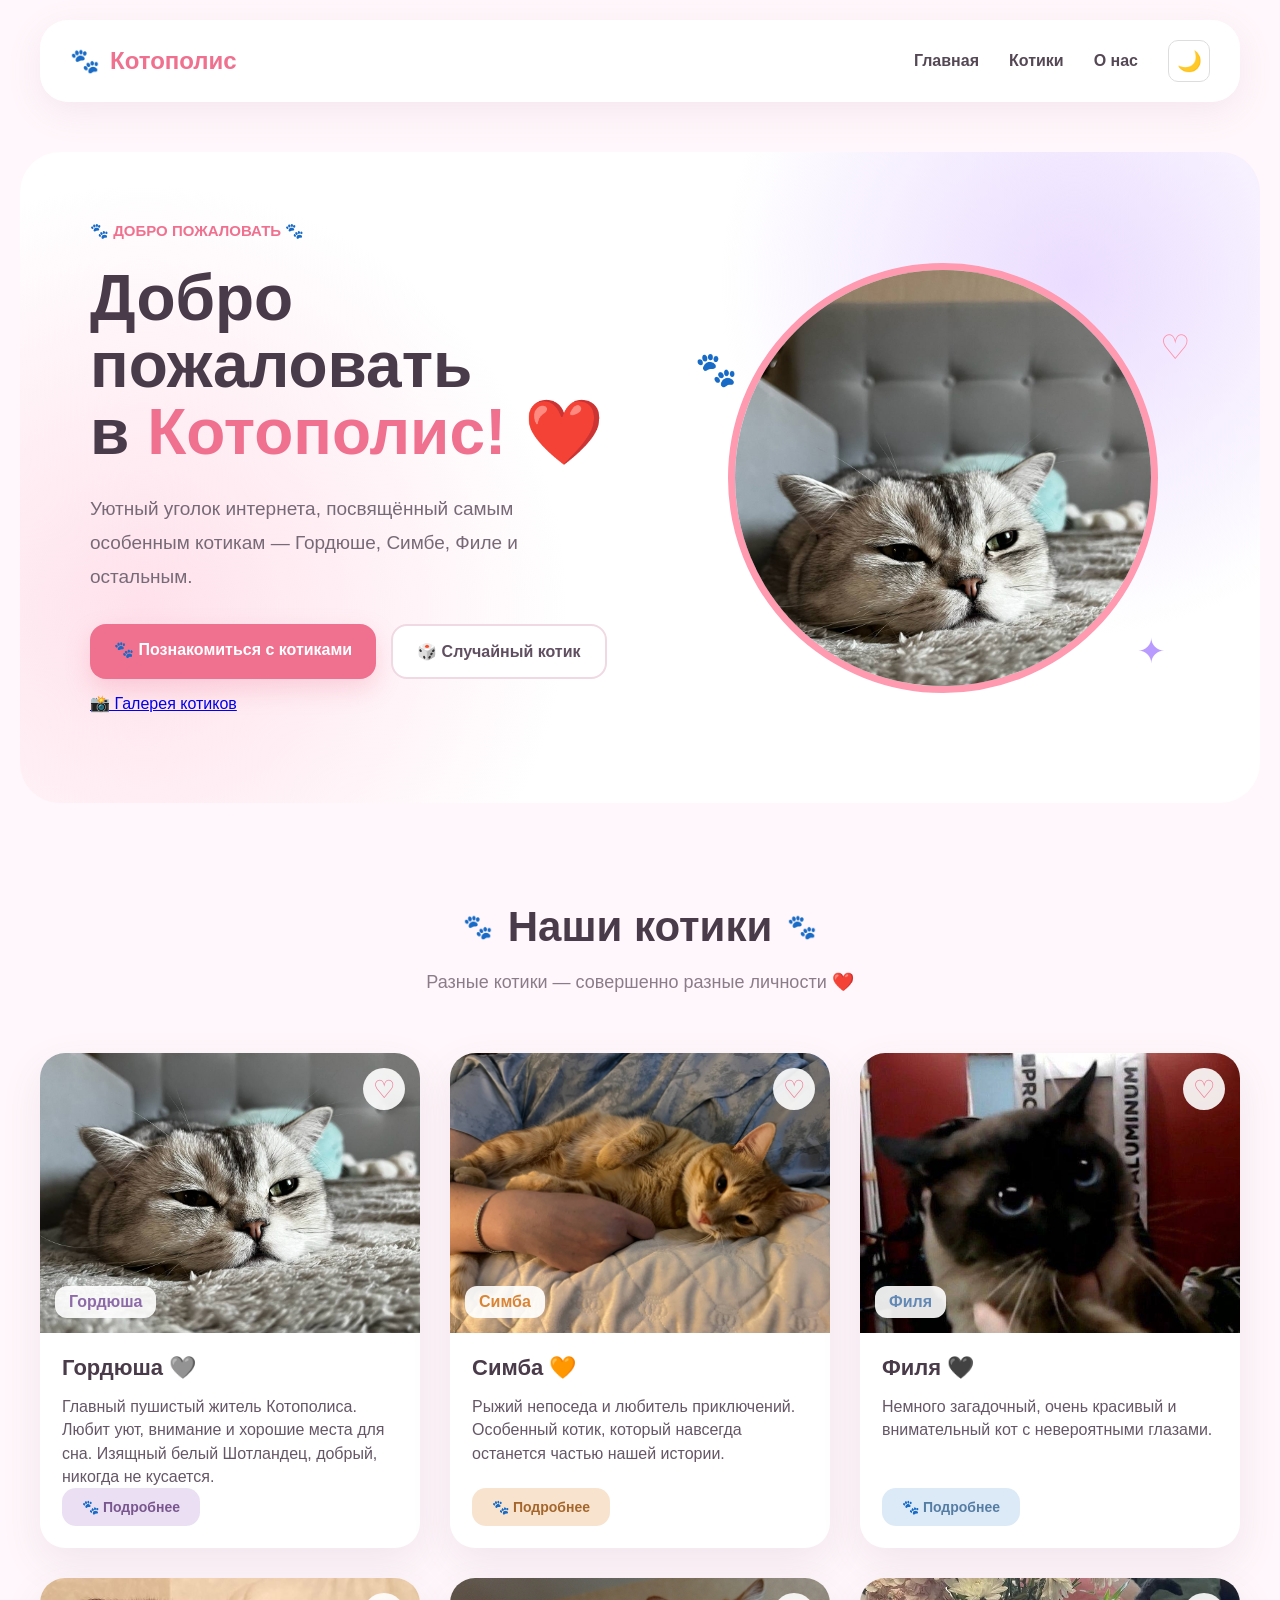
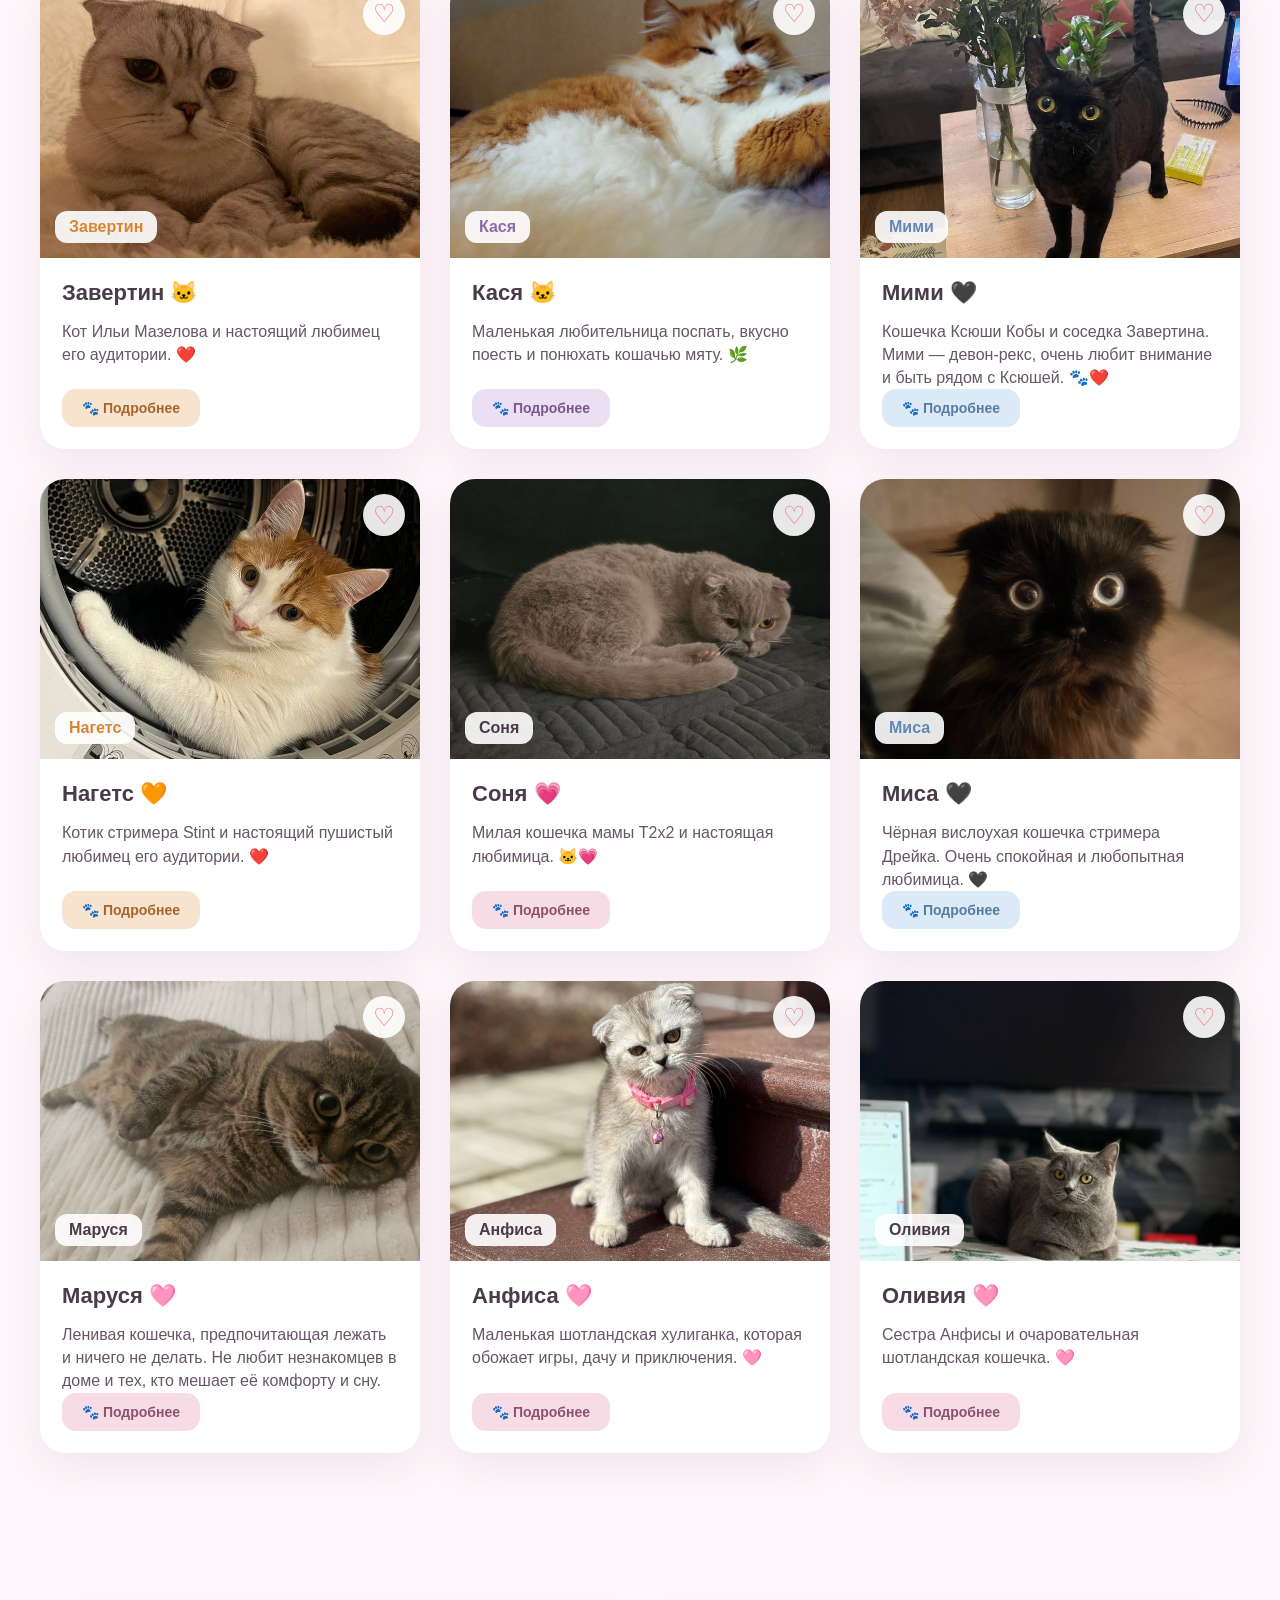
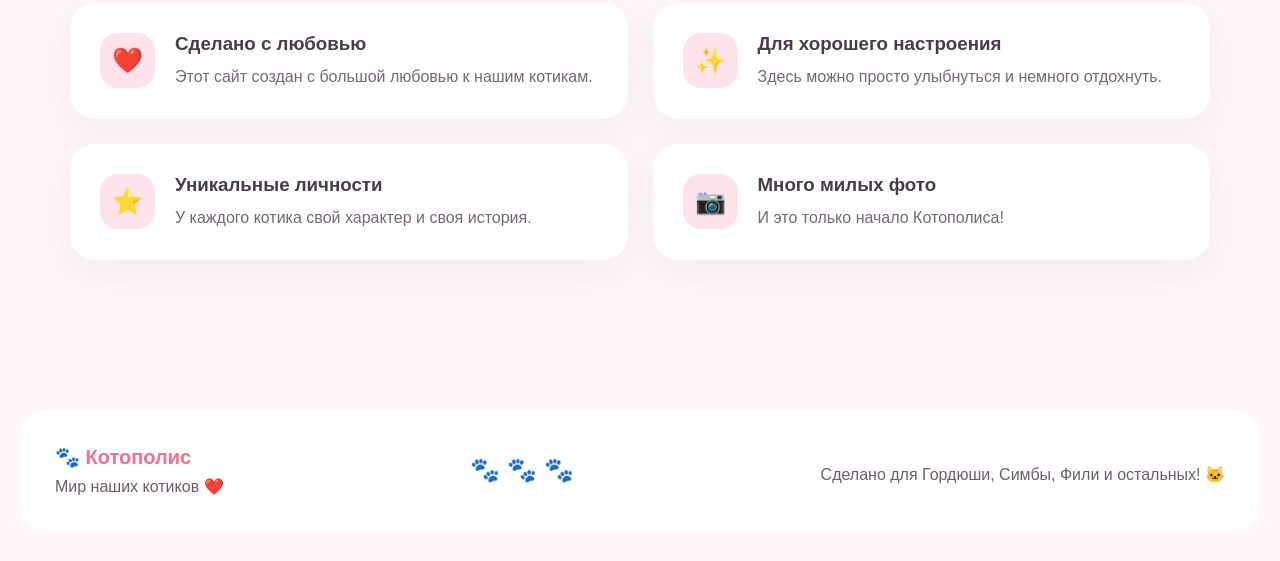
==== commit 7d14fdbb: "Update index.html" ====
--- a/index.html
+++ b/index.html
@@ -59,6 +59,10 @@
             <button id="randomCat" class="second-button">
                 🎲 Случайный котик
             </button>
+            
+            <a href="gallery.html" class="gallery-button">
+    📸 Галерея котиков
+</a>
 
         </div>
 
@@ -332,7 +336,7 @@
 
      <span class="name-tag yellow">
     Соня
-</span>
+   </span>
         
         <button class="heart">♡</button>
 
@@ -393,7 +397,7 @@
 
        <span class="name-tag brown">
     Маруся
-</span>
+  </span>
 
         <button class="heart">♡</button>
 
@@ -424,7 +428,7 @@
 
         <span class="name-tag pink">
     Анфиса
-</span>
+  </span>
 
         <button class="heart">♡</button>
 
@@ -455,7 +459,7 @@
 
       <span class="name-tag gray">
     Оливия
-</span>
+  </span>
 
         <button class="heart">♡</button>
 
--- a/style.css
+++ b/style.css
@@ -852,4 +852,408 @@
     .modal-text {
         padding: 25px;
     }
-}
+
+.yellow {
+    background: #fff3b0;
+    color: #8a7415;
+}
+
+.blue {
+    background: #c9e9f6;
+    color: #39758c;
+}
+
+.brown {
+    background: #e5d0bd;
+    color: #795548;
+}
+
+.pink {
+    background: #f7d6e5;
+    color: #9b5575;
+}
+
+.gray {
+    background: #dedede;
+    color: #666666;
+}
+   .yellow-button {
+    background: #fff3b0;
+    color: #8a7415;
+}
+
+.blue-button {
+    background: #c9e9f6;
+    color: #39758c;
+}
+
+.brown-button {
+    background: #e5d0bd;
+    color: #795548;
+}
+
+.pink-button {
+    background: #f7d6e5;
+    color: #9b5575;
+}
+
+.gray-button {
+    background: #dedede;
+    color: #666666;
+}
+/* ===== ЦВЕТА КОТИКОВ ===== */
+
+/* Соня 💛 */
+.name-tag.yellow {
+    background: #fff1a8 !important;
+    color: #806b00 !important;
+}
+
+.details-button.yellow-button {
+    background: #fff1a8 !important;
+    color: #806b00 !important;
+}
+
+/* Миса 🩵 */
+.name-tag.blue {
+    background: #c9e9f6 !important;
+    color: #4f82a3 !important;
+}
+
+.details-button.blue-button {
+    background: #c9e9f6 !important;
+    color: #4f82a3 !important;
+}
+
+/* Маруся 🤎 */
+.name-tag.brown {
+    background: #dfc5ad !important;
+    color: #76543d !important;
+}
+
+.details-button.brown-button {
+    background: #dfc5ad !important;
+    color: #76543d !important;
+}
+
+/* Анфиса 🩷 */
+.name-tag.pink {
+    background: #f6c9dc !important;
+    color: #a34f73 !important;
+}
+
+.details-button.pink-button {
+    background: #f6c9dc !important;
+    color: #a34f73 !important;
+}
+
+/* Оливия 🩶 */
+.name-tag.gray {
+    background: #d7d7d7 !important;
+    color: #5f5f5f !important;
+}
+
+.details-button.gray-button {
+    background: #d7d7d7 !important;
+    color: #5f5f5f !important;
+}
+/* ========================================
+   📸 ГАЛЕРЕЯ КОТОМЕНТОВ
+======================================== */
+
+.gallery-section {
+    width: 100%;
+    padding: 70px 20px;
+    box-sizing: border-box;
+}
+
+.gallery {
+    width: 100%;
+    max-width: 1100px;
+    margin: 40px auto;
+
+    display: grid;
+    grid-template-columns: repeat(3, minmax(0, 1fr));
+    gap: 25px;
+
+    box-sizing: border-box;
+}
+
+.gallery-item {
+    width: 100%;
+    min-width: 0;
+
+    overflow: hidden;
+    border-radius: 24px;
+
+    background: white;
+
+    box-shadow: 0 10px 30px rgba(0, 0, 0, 0.10);
+
+    transition: transform 0.3s ease,
+                box-shadow 0.3s ease;
+}
+
+.gallery-item:hover {
+    transform: translateY(-7px);
+    box-shadow: 0 15px 35px rgba(0, 0, 0, 0.16);
+}
+
+.gallery-item img {
+    display: block;
+
+    width: 100%;
+    height: 260px;
+
+    object-fit: cover;
+
+    transition: transform 0.4s ease;
+}
+
+.gallery-item:hover img {
+    transform: scale(1.05);
+}
+
+.gallery-caption {
+    width: 100%;
+    box-sizing: border-box;
+
+    padding: 16px;
+
+    text-align: center;
+
+    font-size: 18px;
+    font-weight: 700;
+
+    background: white;
+    color: #493b49;
+}
+
+
+/* 🌙 ТЁМНАЯ ТЕМА */
+
+body.dark-mode .gallery-item {
+    background: #292332;
+}
+
+body.dark-mode .gallery-caption {
+    background: #292332;
+    color: #f5edf8;
+}
+
+
+/* 📱 ПЛАНШЕТ */
+
+@media (max-width: 900px) {
+    .gallery {
+        grid-template-columns: repeat(2, minmax(0, 1fr));
+    }
+}
+
+
+/* 📱 ТЕЛЕФОН */
+
+@media (max-width: 550px) {
+    .gallery {
+        grid-template-columns: 1fr;
+    }
+
+    .gallery-item img {
+        height: 280px;
+    }
+}
+   
+/* ========================================
+   🔍 ПРОСМОТР ФОТО
+   ======================================== */
+
+.photo-viewer {
+    position: fixed;
+    inset: 0;
+
+    display: flex;
+    align-items: center;
+    justify-content: center;
+
+    padding: 40px;
+
+    background: rgba(20, 15, 25, 0.88);
+    backdrop-filter: blur(10px);
+
+    z-index: 9999;
+
+    opacity: 0;
+    visibility: hidden;
+
+    transition: opacity 0.25s ease,
+                visibility 0.25s ease;
+
+    overflow: hidden;
+}
+
+.photo-viewer.active {
+    opacity: 1;
+    visibility: visible;
+}
+
+.photo-viewer img {
+    max-width: 90vw;
+    max-height: 85vh;
+
+    width: auto;
+    height: auto;
+
+    object-fit: contain;
+
+    border-radius: 18px;
+
+    box-shadow: 0 20px 60px rgba(0, 0, 0, 0.4);
+
+    cursor: zoom-in;
+
+    transform: scale(1);
+
+    transition: transform 0.15s ease;
+}
+
+/* ✕ КНОПКА */
+
+.viewer-close {
+    position: absolute;
+
+    top: 25px;
+    right: 30px;
+
+    width: 48px;
+    height: 48px;
+
+    border: none;
+    border-radius: 50%;
+
+    background: rgba(255, 255, 255, 0.15);
+    color: white;
+
+    font-size: 24px;
+
+    cursor: pointer;
+
+    z-index: 2;
+
+    transition: background 0.2s ease,
+                transform 0.2s ease;
+}
+
+.viewer-close:hover {
+    background: rgba(255, 255, 255, 0.25);
+    transform: rotate(90deg);
+}
+
+/* 💬 ПОДСКАЗКА */
+
+.zoom-hint {
+    position: absolute;
+
+    bottom: 25px;
+    left: 50%;
+
+    transform: translateX(-50%);
+
+    padding: 10px 18px;
+
+    border-radius: 20px;
+
+    background: rgba(255, 255, 255, 0.12);
+    color: #fff;
+
+    font-size: 14px;
+
+    backdrop-filter: blur(8px);
+}
+
+/* 📱 ТЕЛЕФОН */
+
+@media (max-width: 600px) {
+
+    .photo-viewer {
+        padding: 15px;
+    }
+
+    .photo-viewer img {
+        max-width: 95vw;
+        max-height: 80vh;
+    }
+
+    .viewer-close {
+        top: 15px;
+        right: 15px;
+    }
+
+    .zoom-hint {
+        font-size: 12px;
+        bottom: 15px;
+    }
+}
+/* ========================================
+   🔍 УВЕЛИЧЕНИЕ ФОТО
+   ======================================== */
+
+.cat-gallery-grid img {
+    cursor: zoom-in;
+}
+
+/* затемнение фона */
+
+.photo-overlay {
+    position: fixed;
+    inset: 0;
+
+    width: 100vw;
+    height: 100vh;
+
+    background: rgba(20, 15, 22, 0.82);
+
+    display: flex;
+    align-items: center;
+    justify-content: center;
+
+    padding: 30px;
+    box-sizing: border-box;
+
+    z-index: 99999;
+
+    opacity: 0;
+
+    transition: opacity 0.25s ease;
+
+    cursor: zoom-out;
+}
+
+.photo-overlay.show {
+    opacity: 1;
+}
+
+/* увеличенная фотография */
+
+.photo-overlay img {
+    display: block;
+
+    max-width: 90vw;
+    max-height: 90vh;
+
+    width: auto;
+    height: auto;
+
+    object-fit: contain;
+
+    border-radius: 20px;
+
+    box-shadow: 0 20px 70px rgba(0, 0, 0, 0.45);
+
+    transform: scale(0.85);
+
+    transition: transform 0.25s ease;
+}
+
+.photo-overlay.show img {
+    transform: scale(1);
+}
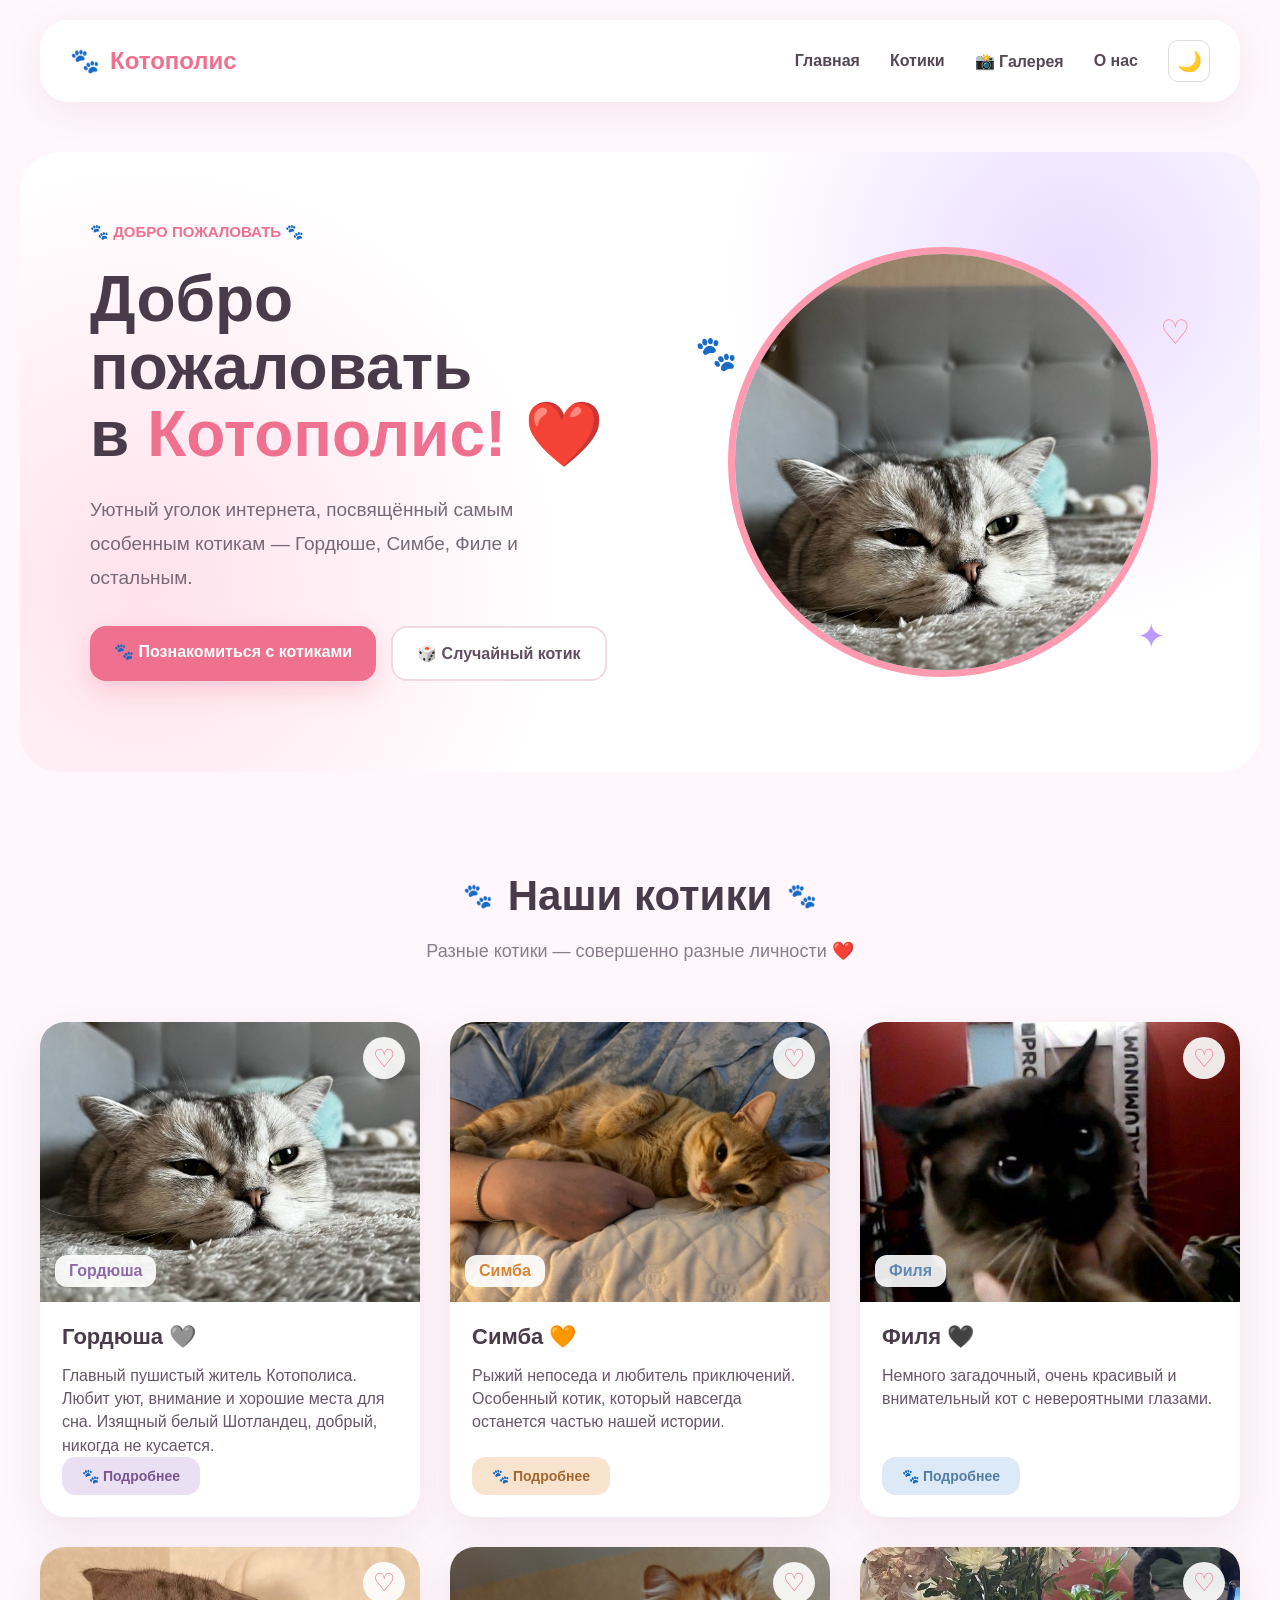
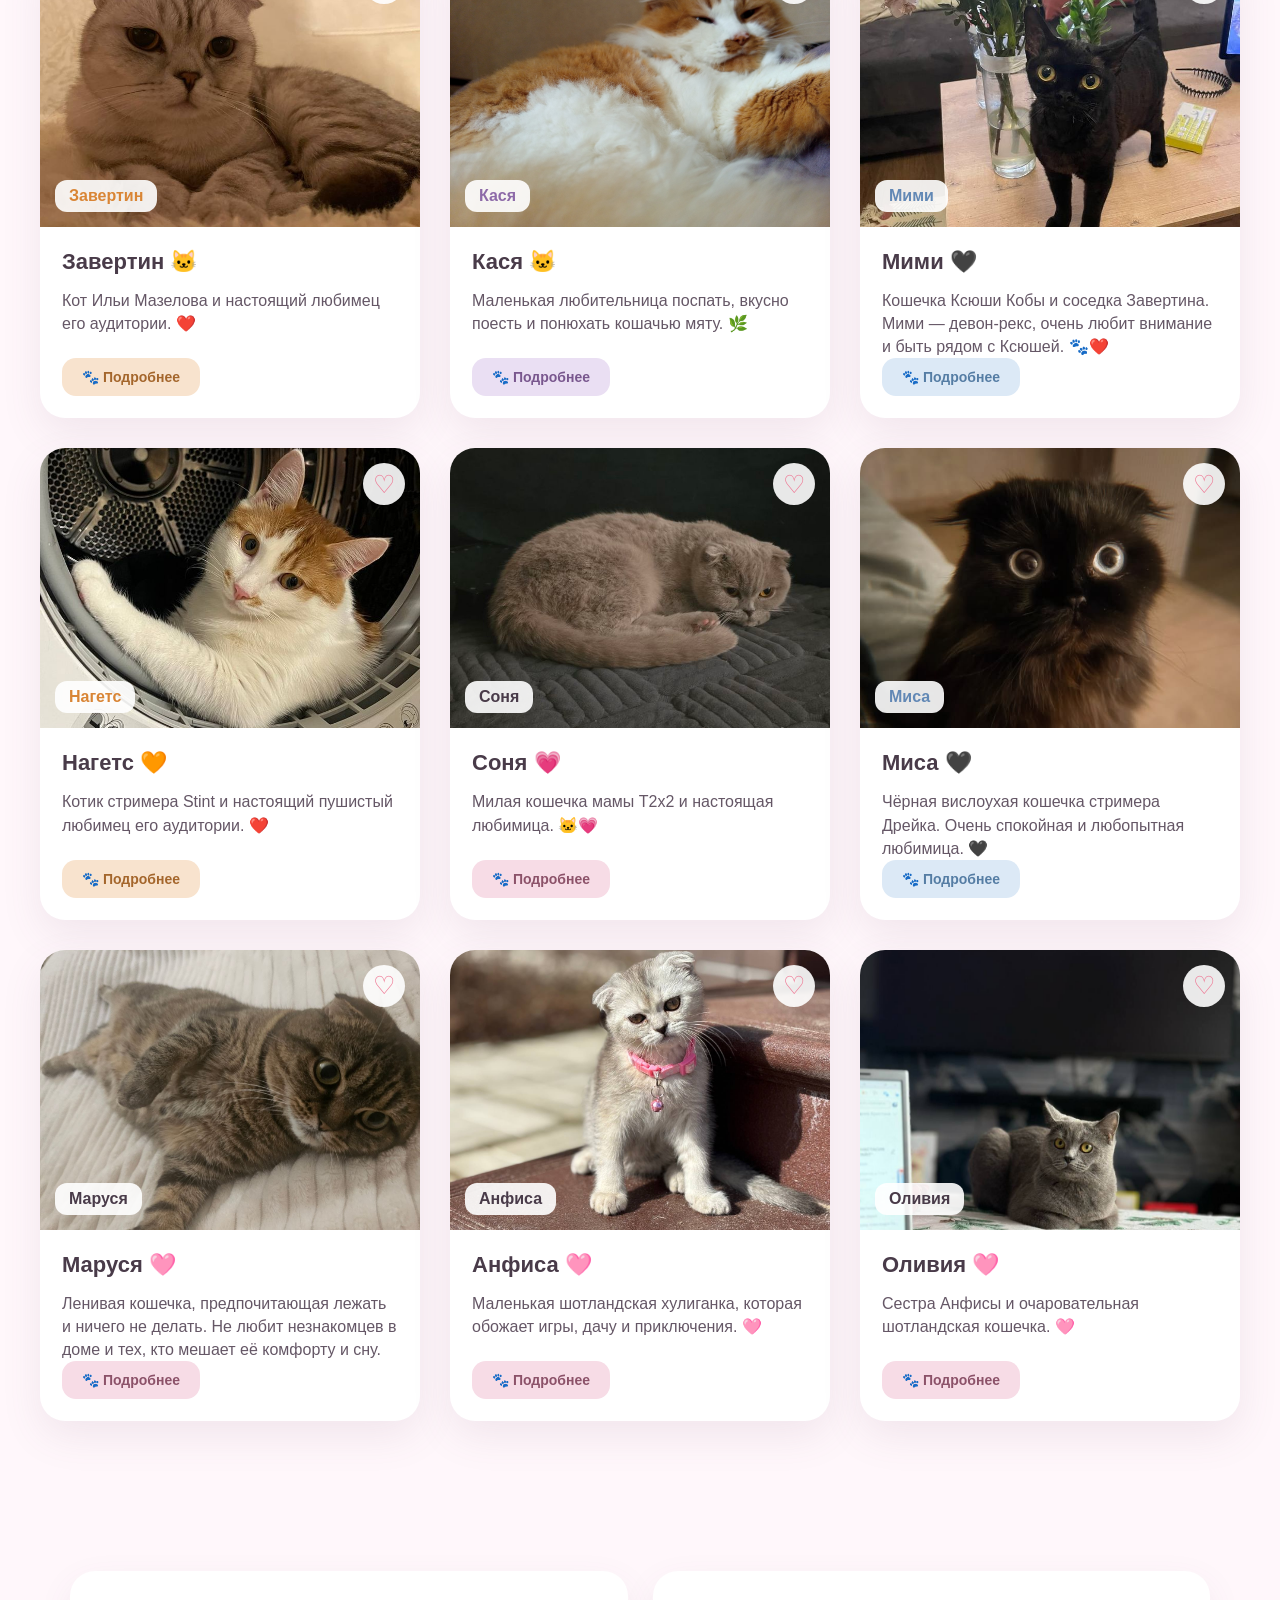
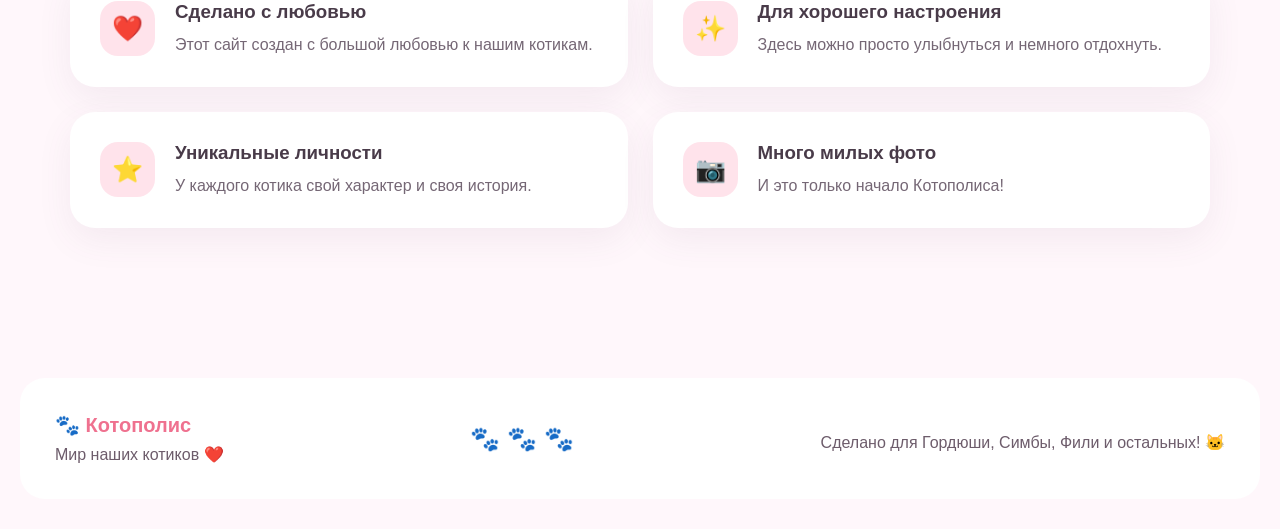
==== commit 3a31e548: "Update index.html" ====
--- a/index.html
+++ b/index.html
@@ -21,6 +21,7 @@
     <nav>
         <a href="#home">Главная</a>
         <a href="#cats">Котики</a>
+        <a href="gallery.html">📸 Галерея</a>
         <a href="#about">О нас</a>
 
         <button id="themeToggle" class="theme-button">🌙</button>
@@ -59,11 +60,7 @@
             <button id="randomCat" class="second-button">
                 🎲 Случайный котик
             </button>
-            
-            <a href="gallery.html" class="gallery-button">
-    📸 Галерея котиков
-</a>
-
+           
         </div>
 
         <p id="result"></p>
--- a/style.css
+++ b/style.css
@@ -1257,3 +1257,49 @@
 .photo-overlay.show img {
     transform: scale(1);
 }
+/* ========================================
+   📸 КНОПКА ГАЛЕРЕИ
+   ======================================== */
+
+.gallery-button {
+    display: inline-flex;
+    align-items: center;
+    justify-content: center;
+
+    padding: 16px 24px;
+
+    border-radius: 16px;
+
+    background: #eadff3;
+    color: #79578e;
+
+    font-size: 16px;
+    font-weight: 700;
+
+    text-decoration: none;
+
+    box-shadow: 0 8px 20px rgba(140, 100, 160, 0.12);
+
+    transition: transform 0.2s ease,
+                box-shadow 0.2s ease,
+                background 0.2s ease;
+}
+
+.gallery-button:hover {
+    transform: translateY(-3px);
+
+    background: #e1d2ed;
+
+    box-shadow: 0 12px 25px rgba(140, 100, 160, 0.18);
+}
+
+/* 🌙 Тёмная тема */
+
+body.dark-mode .gallery-button {
+    background: #403548;
+    color: #eadcf1;
+}
+
+body.dark-mode .gallery-button:hover {
+    background: #4b3e52;
+}
